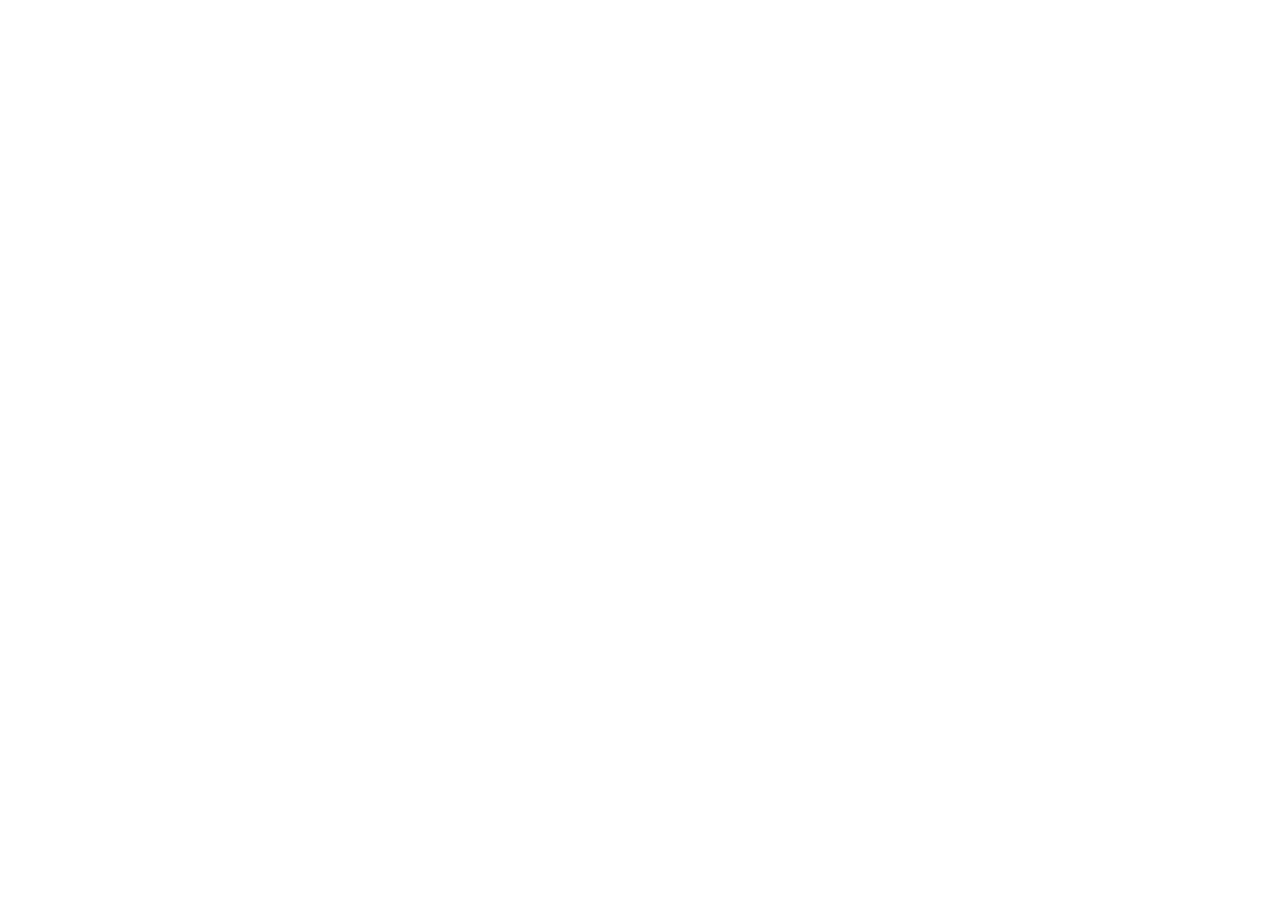
==== index.html @ b27244ee "Basic html Implementing basic html structure" ====
<!DOCTYPE html>
<html lang="en">
<head>
  <meta charset="UTF-8">
  <meta name="viewport" content="width=device-width, initial-scale=1.0">
  <title>Community Science Museum</title>
  <link rel="stylesheet" href="style.css">
</head>
<body>
  
</body>
</html>
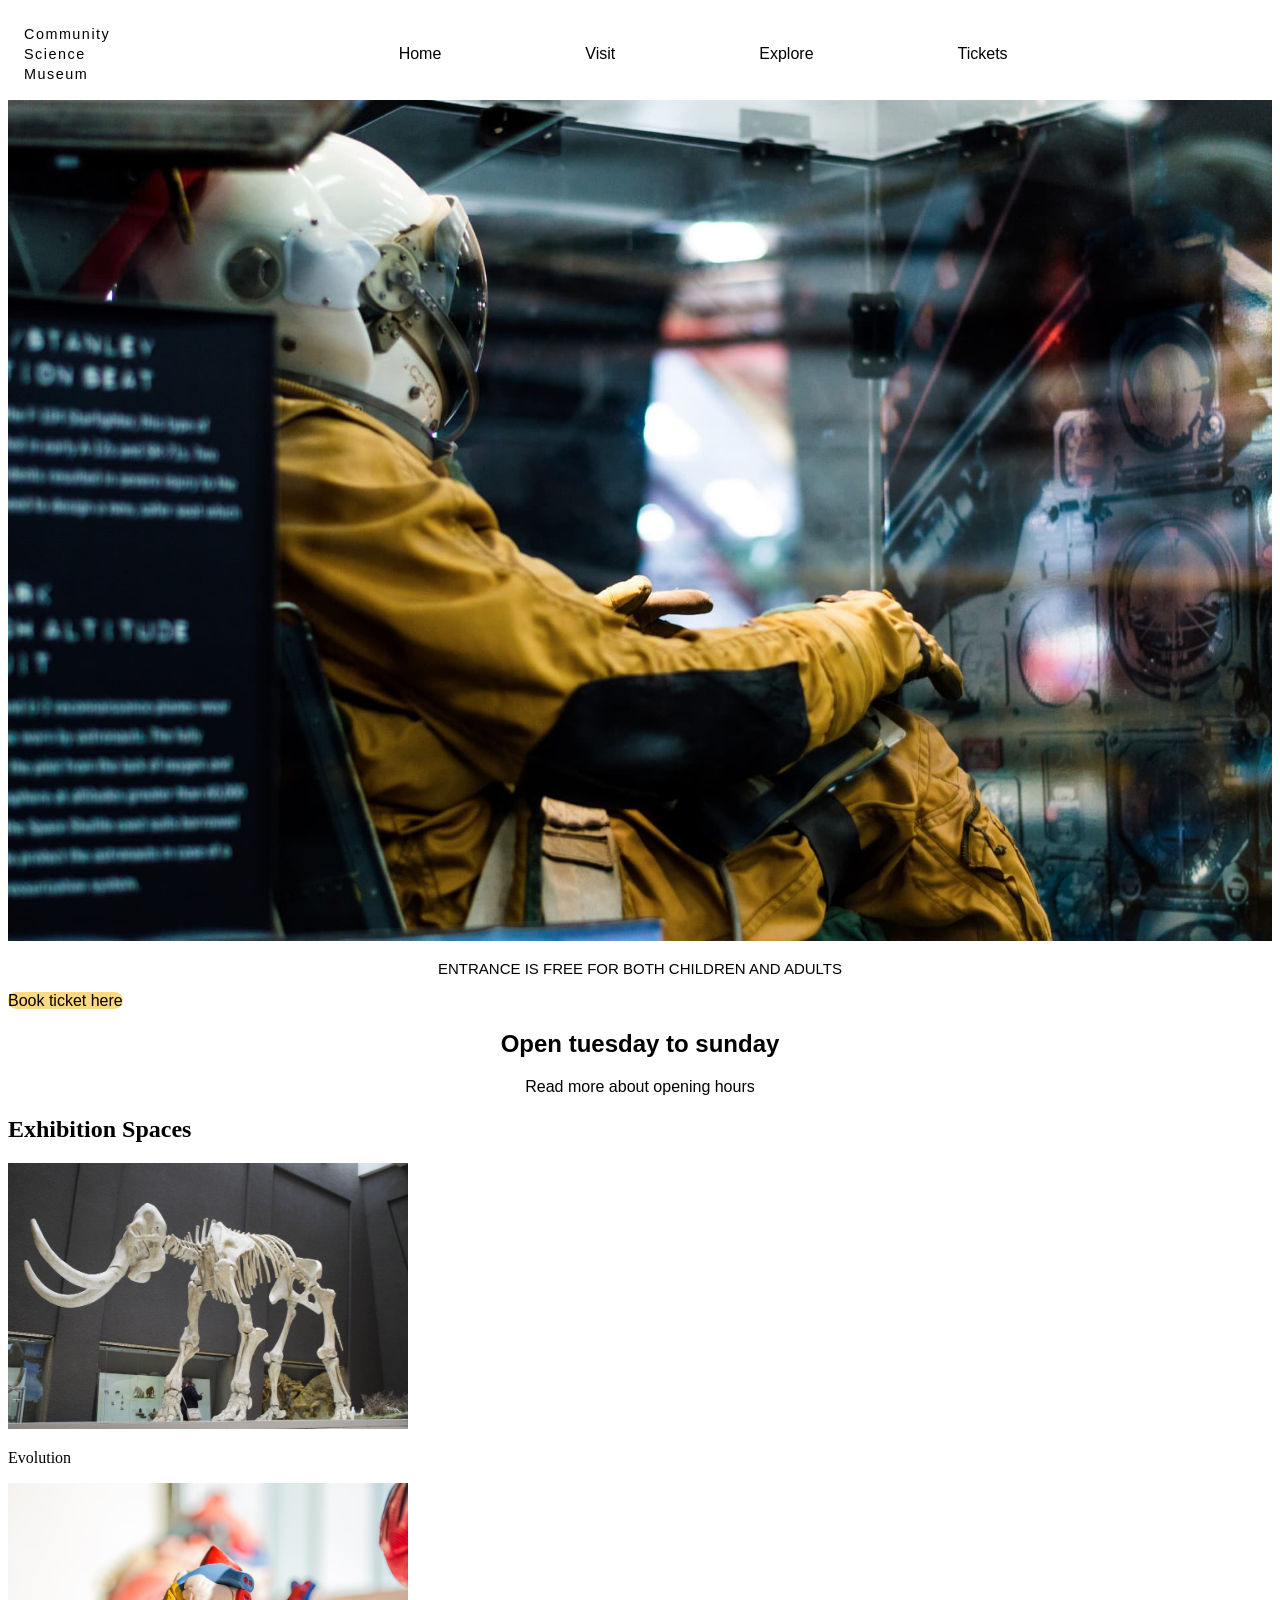
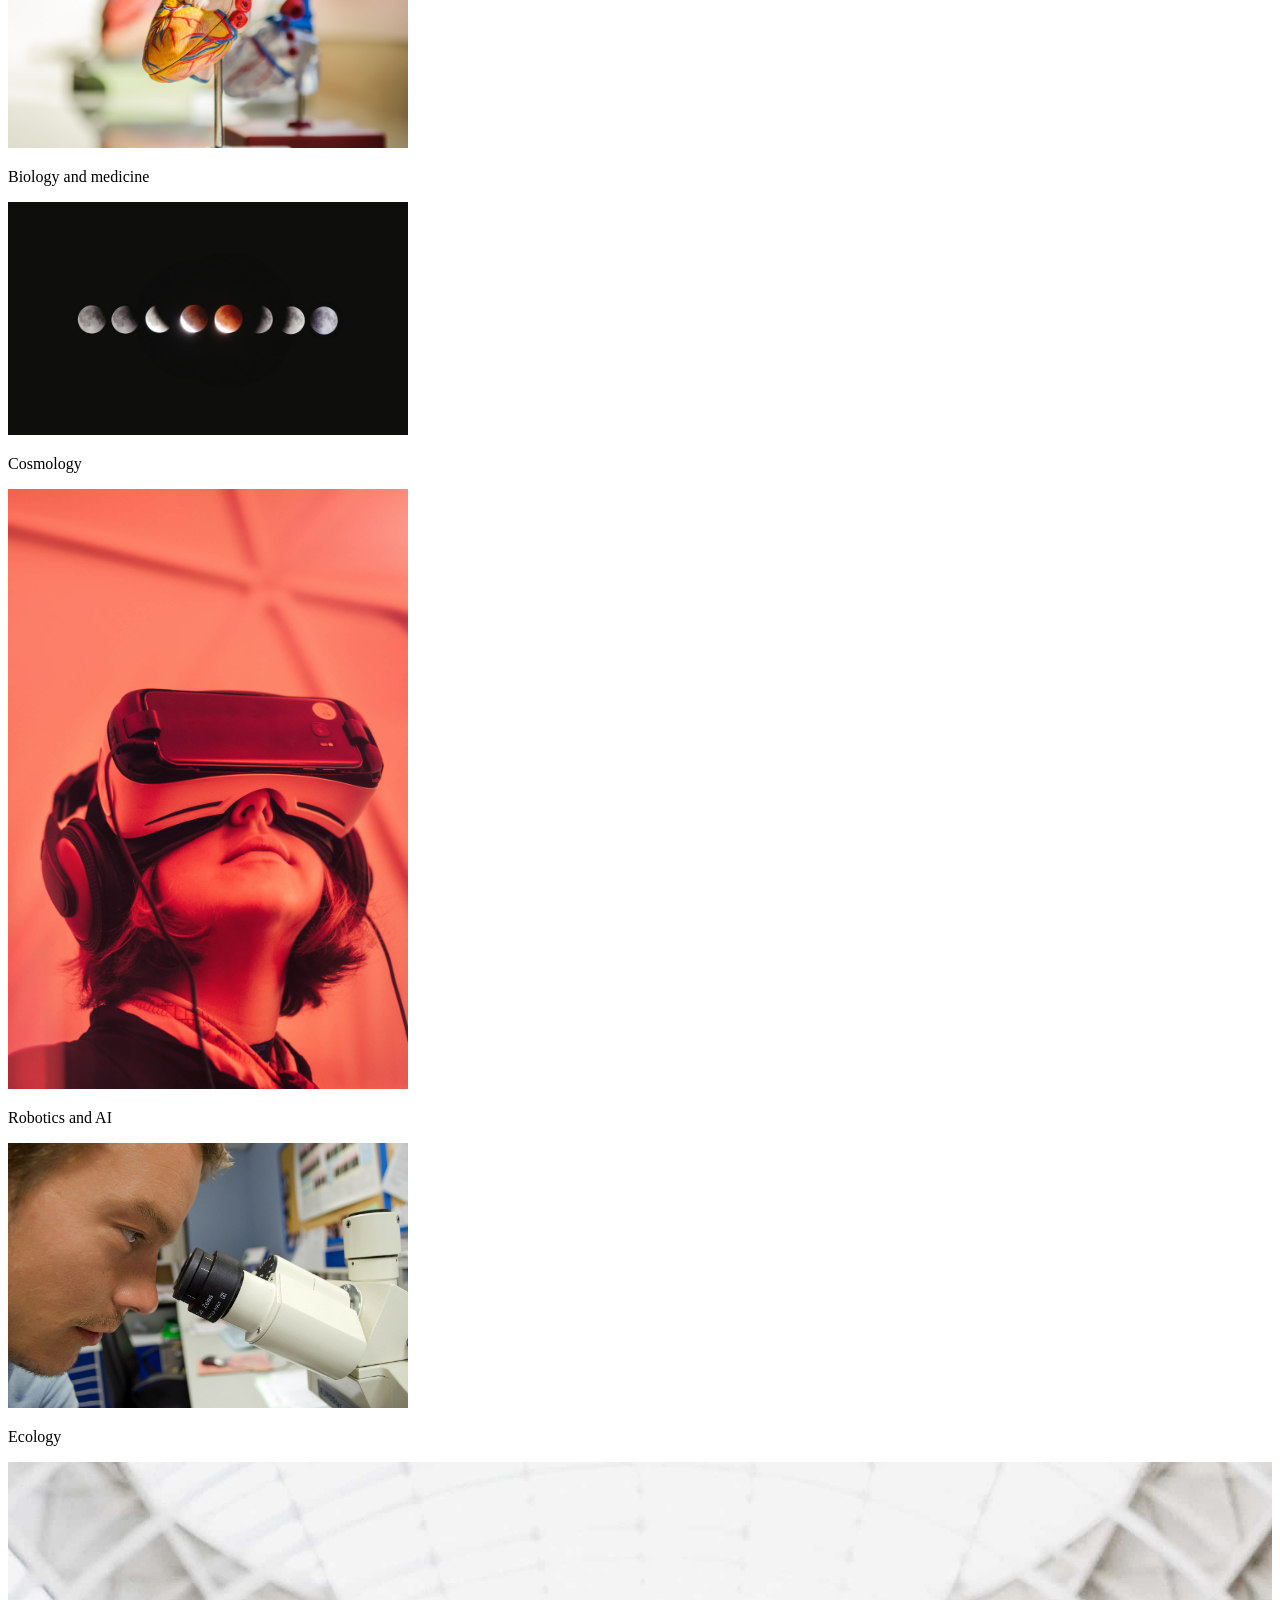
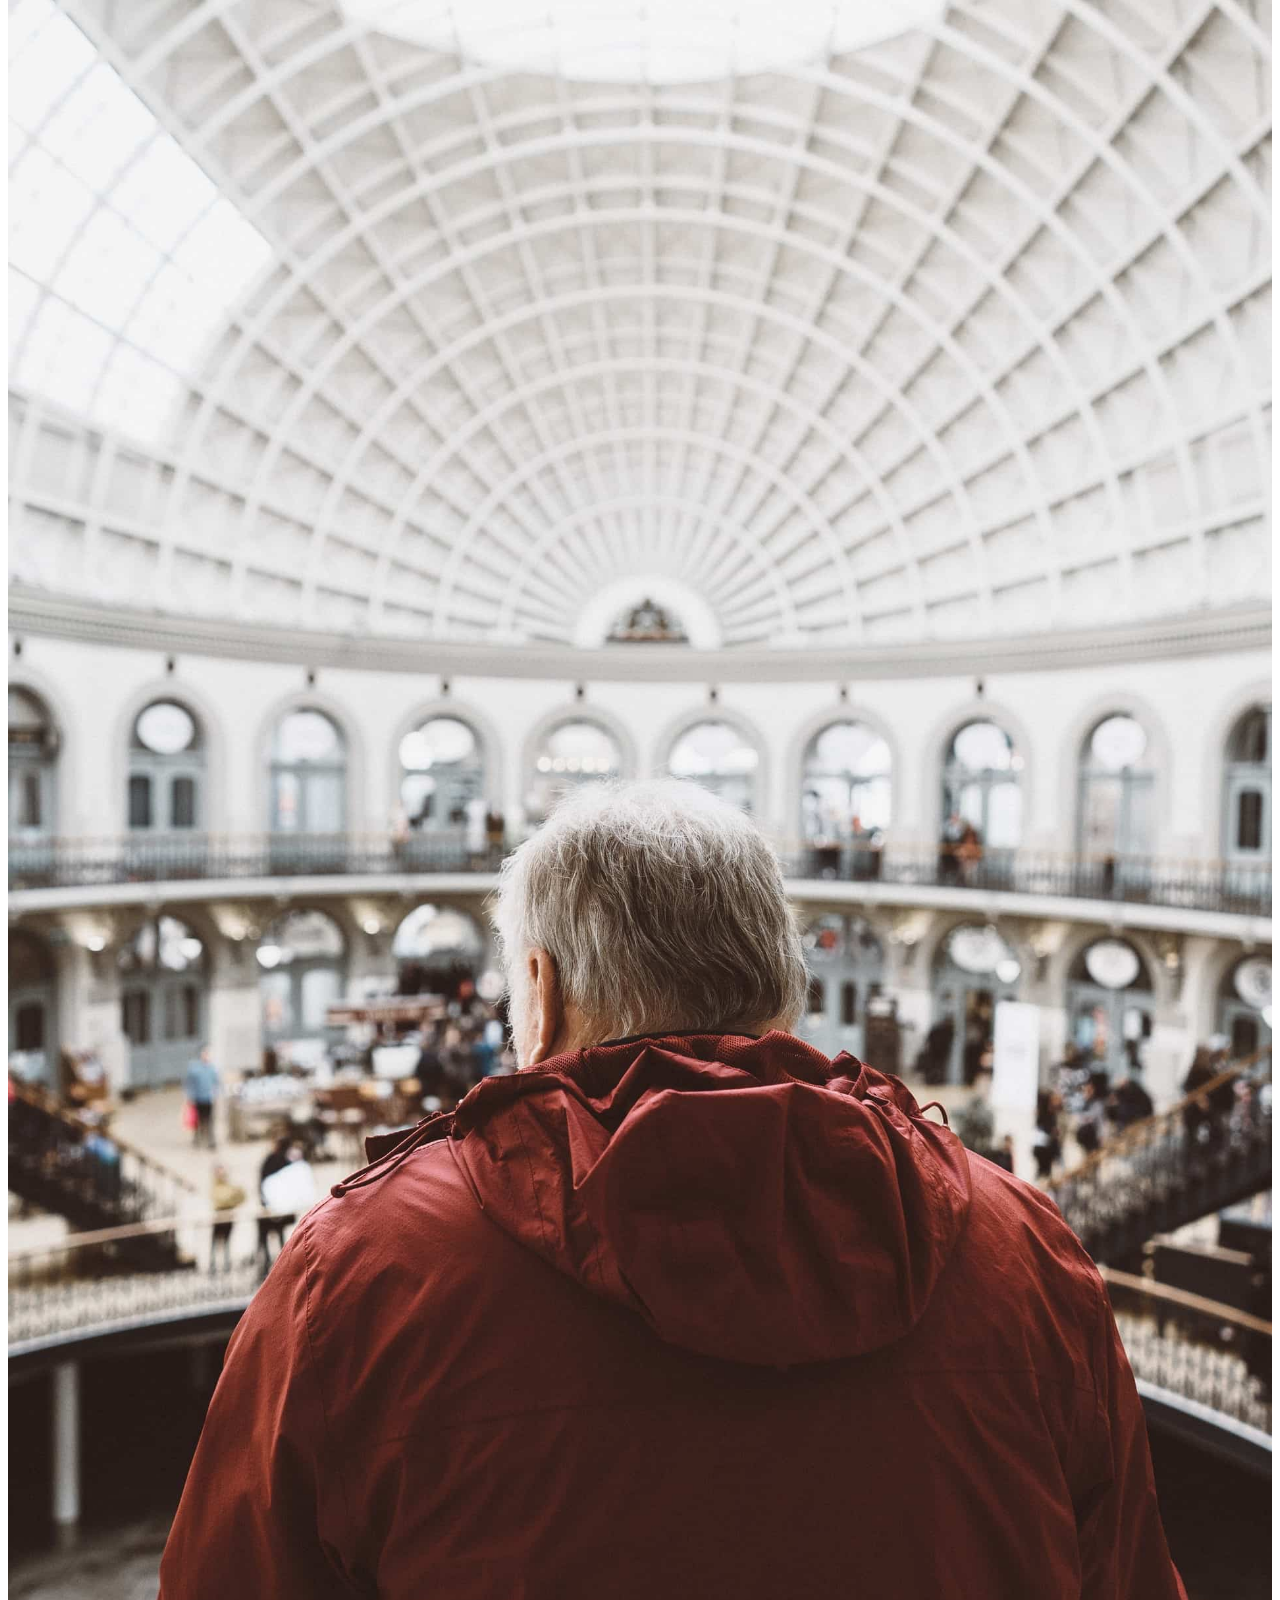
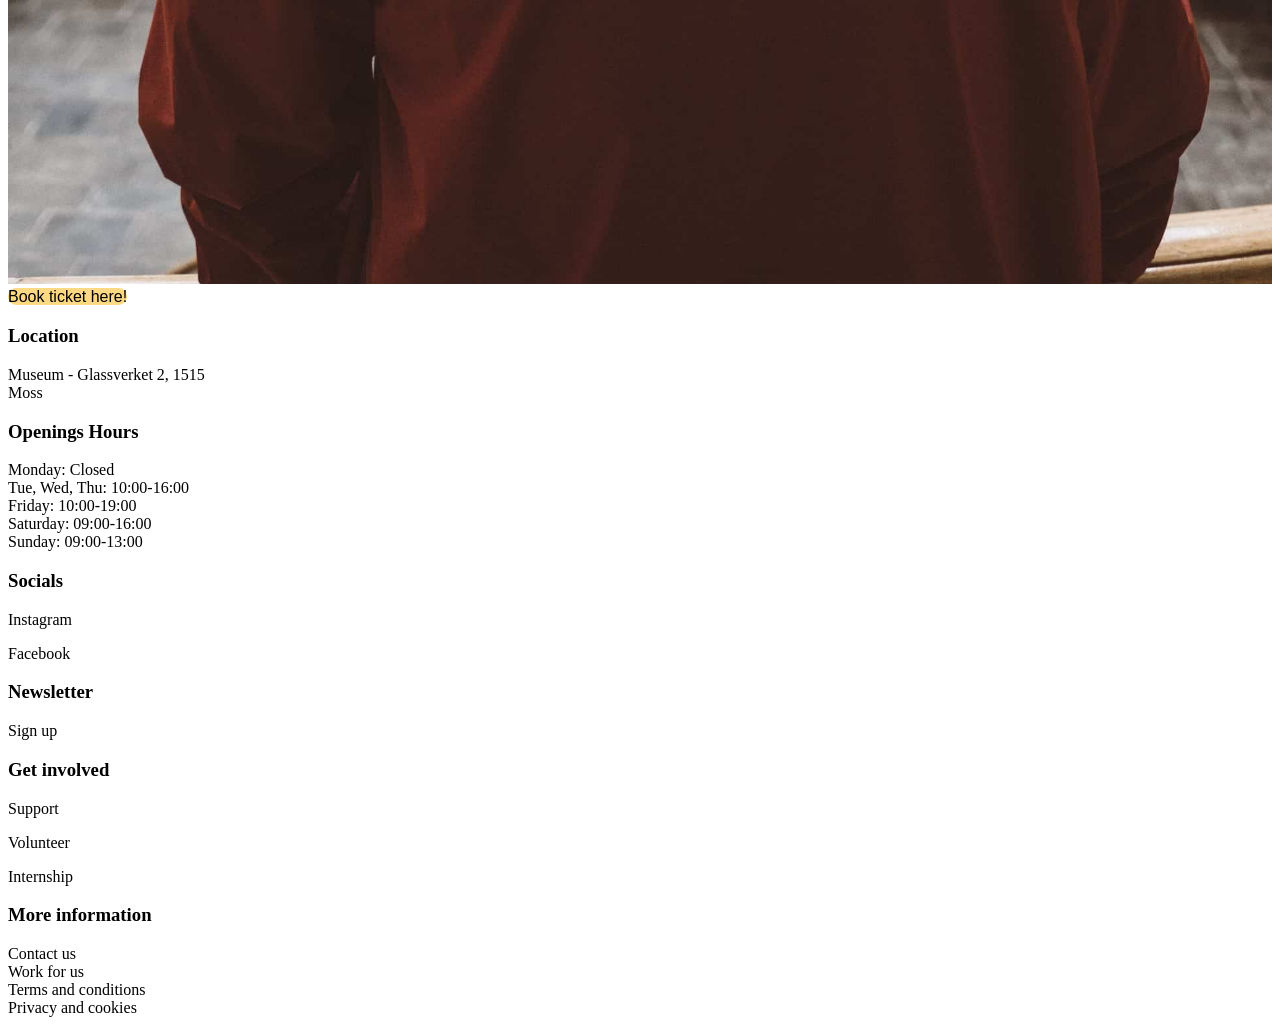
==== commit 9481485d: "Css Basic fixing" ====
--- a/index.html
+++ b/index.html
@@ -7,6 +7,114 @@
   <link rel="stylesheet" href="style.css">
 </head>
 <body>
+  <nav>
+    <a href="index.html" class="logo">
+      Community<br>Science<br>Museum</a>
+
+    <input type="checkbox" id="menu-toggle">
+    
+    <label for="menu-toggle" class="burger">
+      <span></span>
+      <span></span>
+      <span></span>
+    </label>
   
+    <ul class="nav-links">
+      <li><a href="index.html">Home</a></li>
+      <li><a href="visit.html">Visit</a></li>
+      <li><a href="Exhibitionspaces.html">Explore</a></li>
+      <li><a href="booking.html">Tickets</a></li>
+    </ul>
+ </nav>
+  
+  <section class="header">
+    <img src="images/mainheader.jpg" alt="Astronaut in exhibition">
+    <p>ENTRANCE IS FREE FOR BOTH CHILDREN AND ADULTS</p>
+    <a href="booking.html" class="button">Book ticket here</a>
+  </section>
+
+  <section class="mainpagetext">
+    <h1>Open tuesday to sunday</h1>
+    <p>Read more about opening hours</p>
+  </section>
+
+  <section class="Exhibitions">
+    <h2>Exhibition Spaces</h2>
+
+    <div class="exhibition-grid">
+
+       <a href="Exhibitionspaces.html" class="exhibition-card">
+        <img src="images/mammoth.jpg">
+        <p>Evolution</p>
+       </a>
+
+        <a href="" class="exhibition-card">
+        <img src="images/heart-2607178_1920.jpg">
+        <p>Biology and medicine</p>
+       </a>
+
+       <a href="" class="exhibition-card">
+        <img src="images/planets.jpg">
+        <p>Cosmology</p>
+       </a>
+
+       <a href="" class="exhibition-card">
+        <img src="images/vrgirl.jpg">
+        <p>Robotics and AI</p>
+       </a>
+
+       <a href="" class="exhibition-card">
+        <img src="images/people-219985_1280.jpg">
+        <p>Ecology</p>
+       </a>
+
+    </div>
+  </section>
+  
+  <section class="footer-section">
+    <img src="images/footer.jpg" alt="Man looking over a big museum">
+    <a href="" class="button">Book ticket here!</a>
+  </section>
+
+  <footer>
+    <div class="footer-grid">
+      <div class="footer-col">
+        <h3>Location</h3>
+        <p>Museum - Glassverket 2, 1515<br>Moss</p>
+      </div>
+
+    <div class="footer-col">
+      <h3>Openings Hours</h3>
+      <p>Monday: Closed<br>
+        Tue, Wed, Thu: 10:00-16:00<br>
+        Friday: 10:00-19:00<br>
+        Saturday: 09:00-16:00<br>
+        Sunday: 09:00-13:00</p>
+    </div>  
+
+    <div class="footer-col">
+      <h3>Socials</h3>
+      <p><a href="comingsoon.html">Instagram</a></p>
+      <p><a href="comingsoon.html">Facebook</a></p>
+    </div>
+
+    <div class="footer-col">
+      <h3>Newsletter</h3>
+      <p><a href="comingsoon.html">Sign up</a></p>
+      <h3>Get involved</h3>
+      <p><a href="comingsoon.html">Support</a><br>
+      <p><a href="comingsoon.html">Volunteer</a><br>
+      <p><a href="comingsoon.html">Internship</a></p>
+    </div>  
+      
+    <div class="footer-col">
+      <h3>More information</h3>
+      <p><a href="visit.html">Contact us</a><br>
+        <a href="comingsoon.html">Work for us</a><br>
+        <a href="comingsoon.html">Terms and conditions</a><br>
+        <a href="comingsoon.html">Privacy and cookies</a></p>
+    </div>
+   </div> 
+  </footer>
 </body>
 </html>
--- a/style.css
+++ b/style.css
@@ -0,0 +1,169 @@
+img {
+  max-width: 100%;
+  height: auto;
+}
+
+* {
+  box-sizing: border-box;
+}
+
+a {
+  text-decoration: none;
+  color: #000;
+}
+
+
+.container {
+  max-width: 2400px;
+  margin: 0 auto;
+}
+
+.container img {
+  max-width: 100%;
+}
+
+.logo {
+  max-width: 100px;
+  line-height: 1.4;
+  font-size: 0.9rem;
+
+  letter-spacing: 1.5px;
+  font-family: Arial, Helvetica, sans-serif;
+}
+
+nav {
+  display: flex;
+  align-items: center;
+  justify-content: space-between;
+  padding: 1rem;
+  position: relative;
+}
+
+/* Mobile-css */
+
+#menu-toggle {
+  display: none;
+}
+
+.burger {
+  display: none;
+  flex-direction: column;
+  gap: 5px;
+  cursor: pointer;
+}
+
+.burger span {
+  display: block;
+  width: 25px;
+  height: 3px;
+  background: #000;
+}
+
+.nav-links {
+  display: flex;
+  list-style: none;
+  gap: 9rem;
+  font-family: Arial, Helvetica, sans-serif;
+  margin: 0 auto;
+}
+
+/*Main page*/
+
+.header p {
+  font-family: Arial, Helvetica, sans-serif;
+  font-size: 15px;
+  text-align: center;
+}
+
+.button {
+  background-color: #FCD982;
+  font-family: Arial, Helvetica, sans-serif;
+  border-radius: 30px;
+  border-width: 10px;
+}
+
+.mainpagetext {
+  font-family: Arial, Helvetica, sans-serif;
+  font-size: 16px;
+  text-align: center;
+}
+
+
+/* Exhibition Spaces*/
+
+.header-exhibition {
+  position: relative;
+  text-align: center;
+}
+
+.header-exhibition h2 {
+  position: center;
+  bottom: 2px;
+  left: 0;
+  right: 0;
+  color: #fff;
+  text-transform: uppercase;
+  font-size: 2rem;
+  letter-spacing: 2px;
+  font-family: Arial, Helvetica, sans-serif;
+}
+
+/* images */
+
+.Exhibitions {
+ width: 400px;
+}
+
+.Exhibitions-image {
+
+}
+
+
+/*Tablet*/
+
+@media (max-width: 1024px) {
+
+  .burger {
+    display: flex;
+  }
+
+  .nav-links {
+   display: none;
+   flex-direction: column;
+   gap: 0.5rem;
+   position: absolute;
+   top: 60px;
+   right: 0;
+   background: #fff;
+   width: 100%;
+   padding: 1rem;
+  }
+
+#menu-toggle:checked ~ .nav-links {
+    display: flex;  
+ }
+} 
+
+/*Mobile*/
+
+@media (max-width: 768px) {
+
+.burger {
+display: flex;
+}  
+
+.nav-links {
+  display: none;
+  flex-direction: column;
+  position: absolute;
+  top: 60px;
+  right: 0;
+  background: #fff;
+  width: 100%;
+  padding: 1rem;
+ }
+
+#menu-toggle:checked ~ .nav-links {
+    display: flex;
+  }
+}
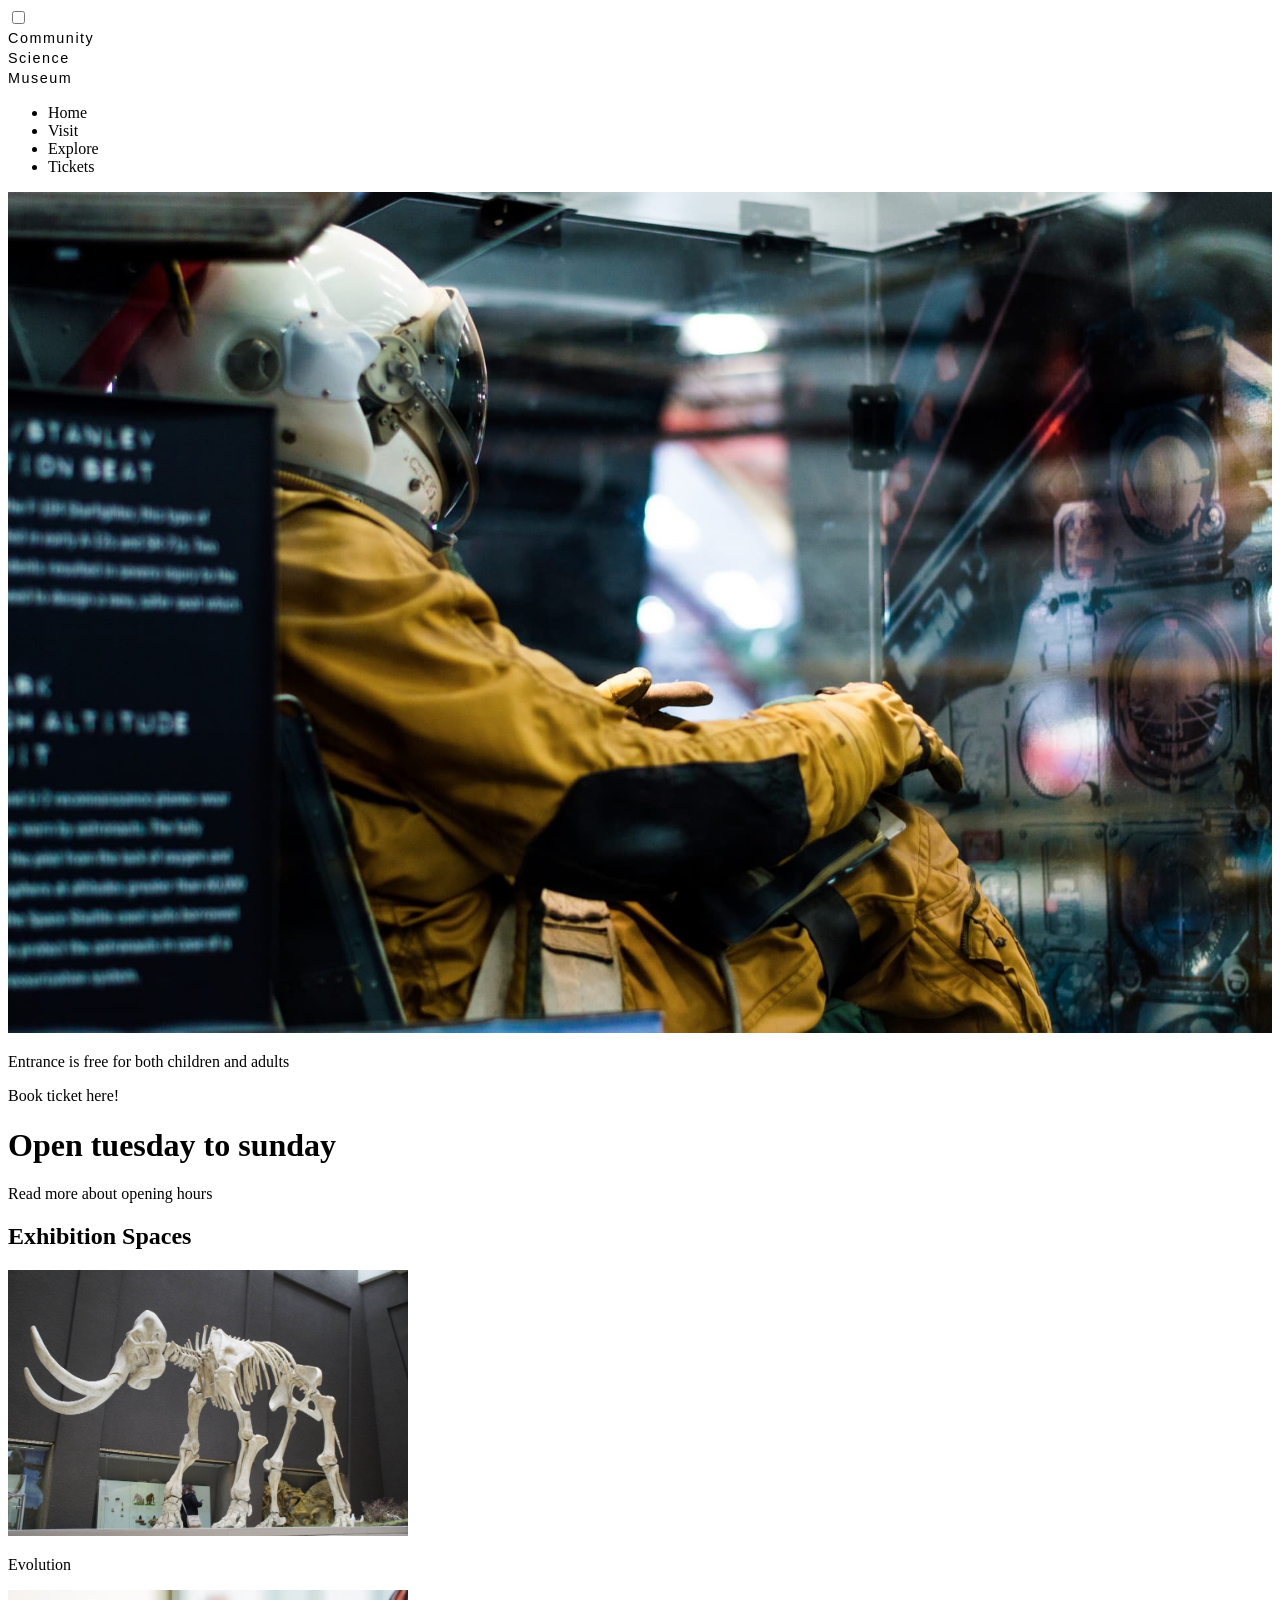
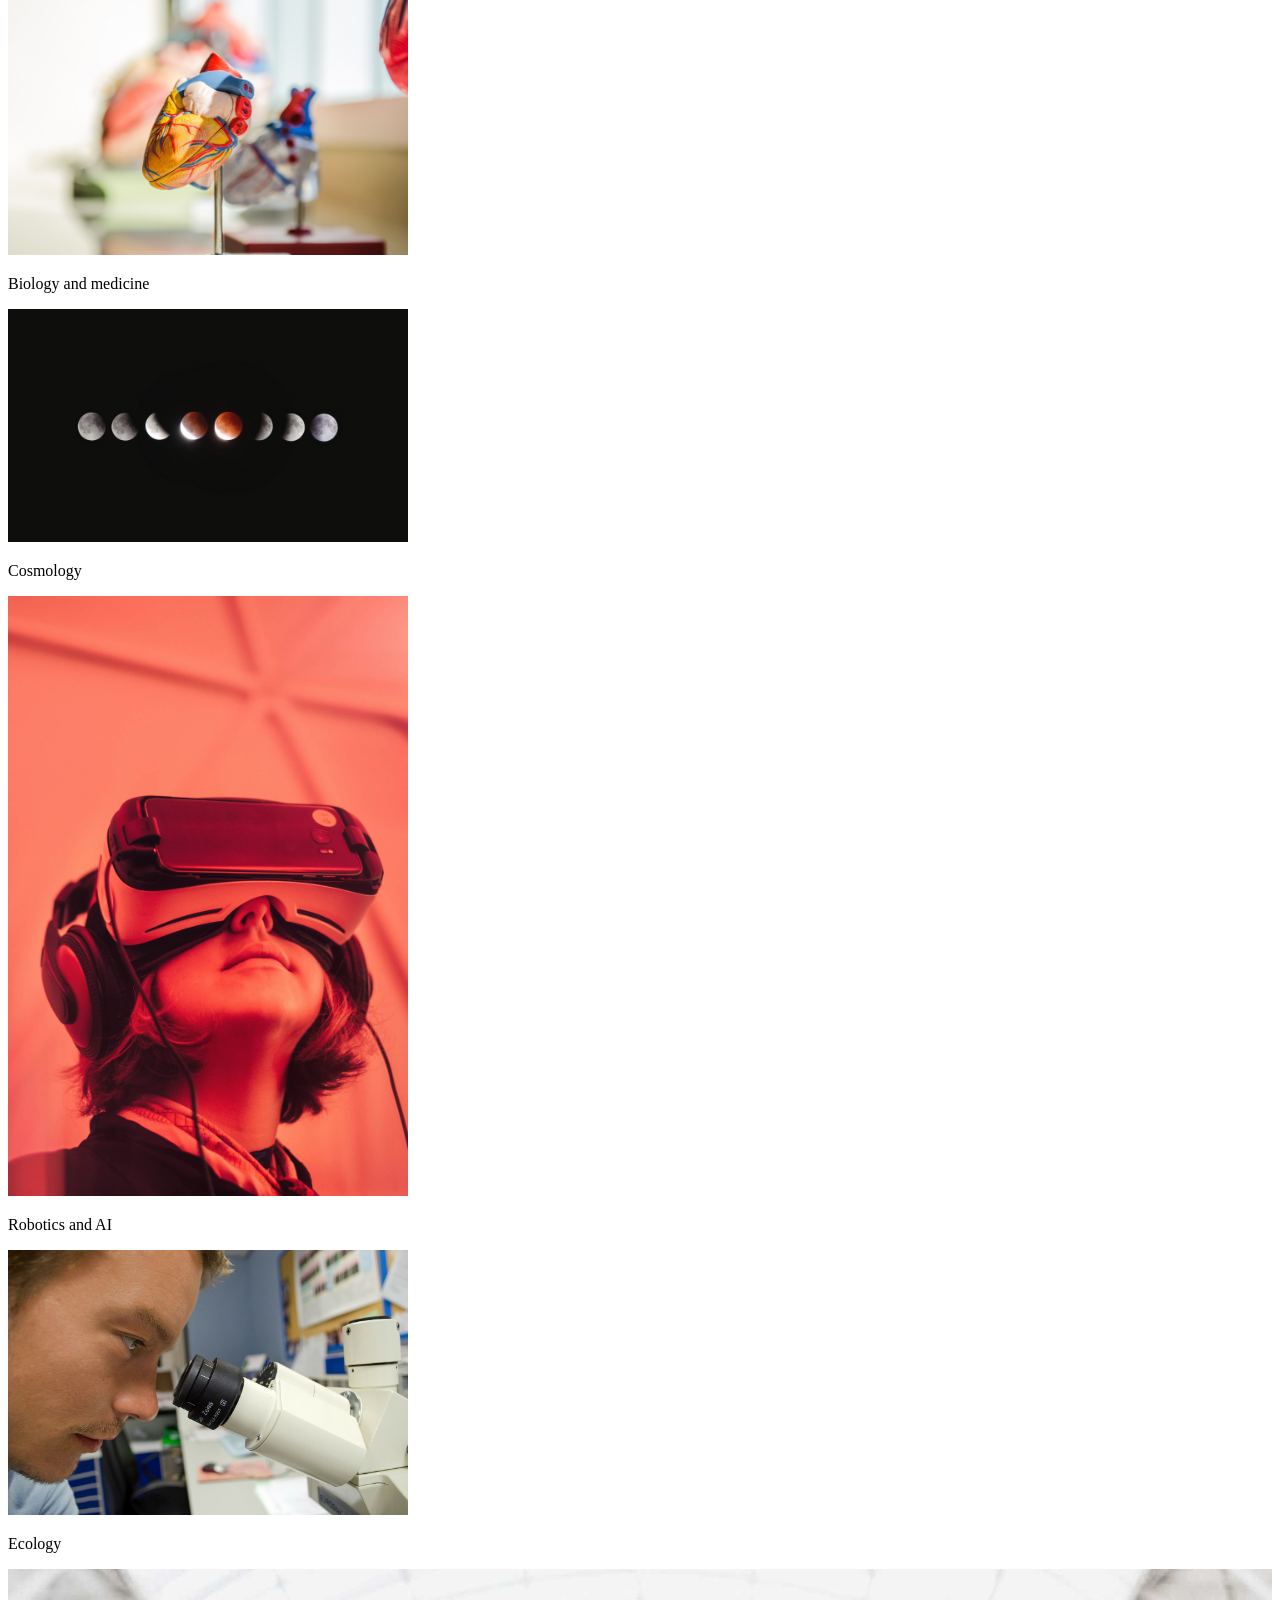
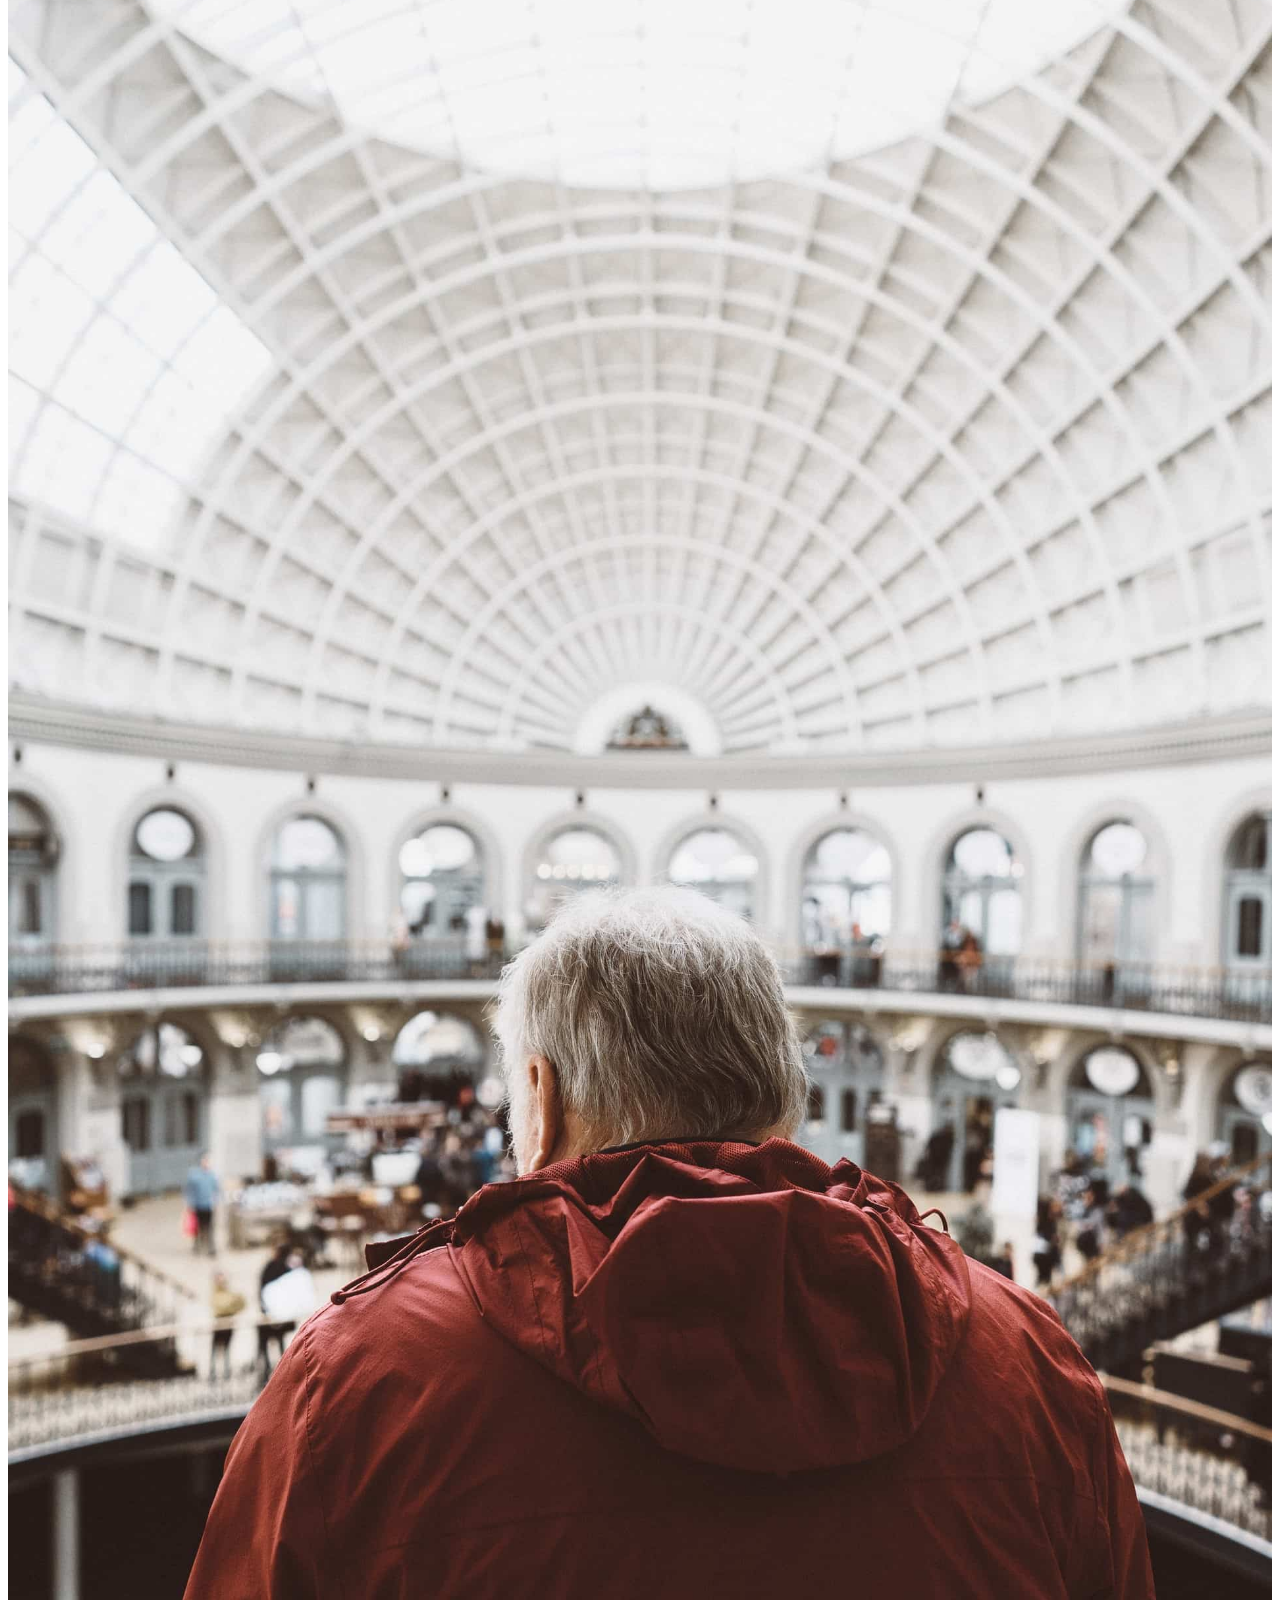
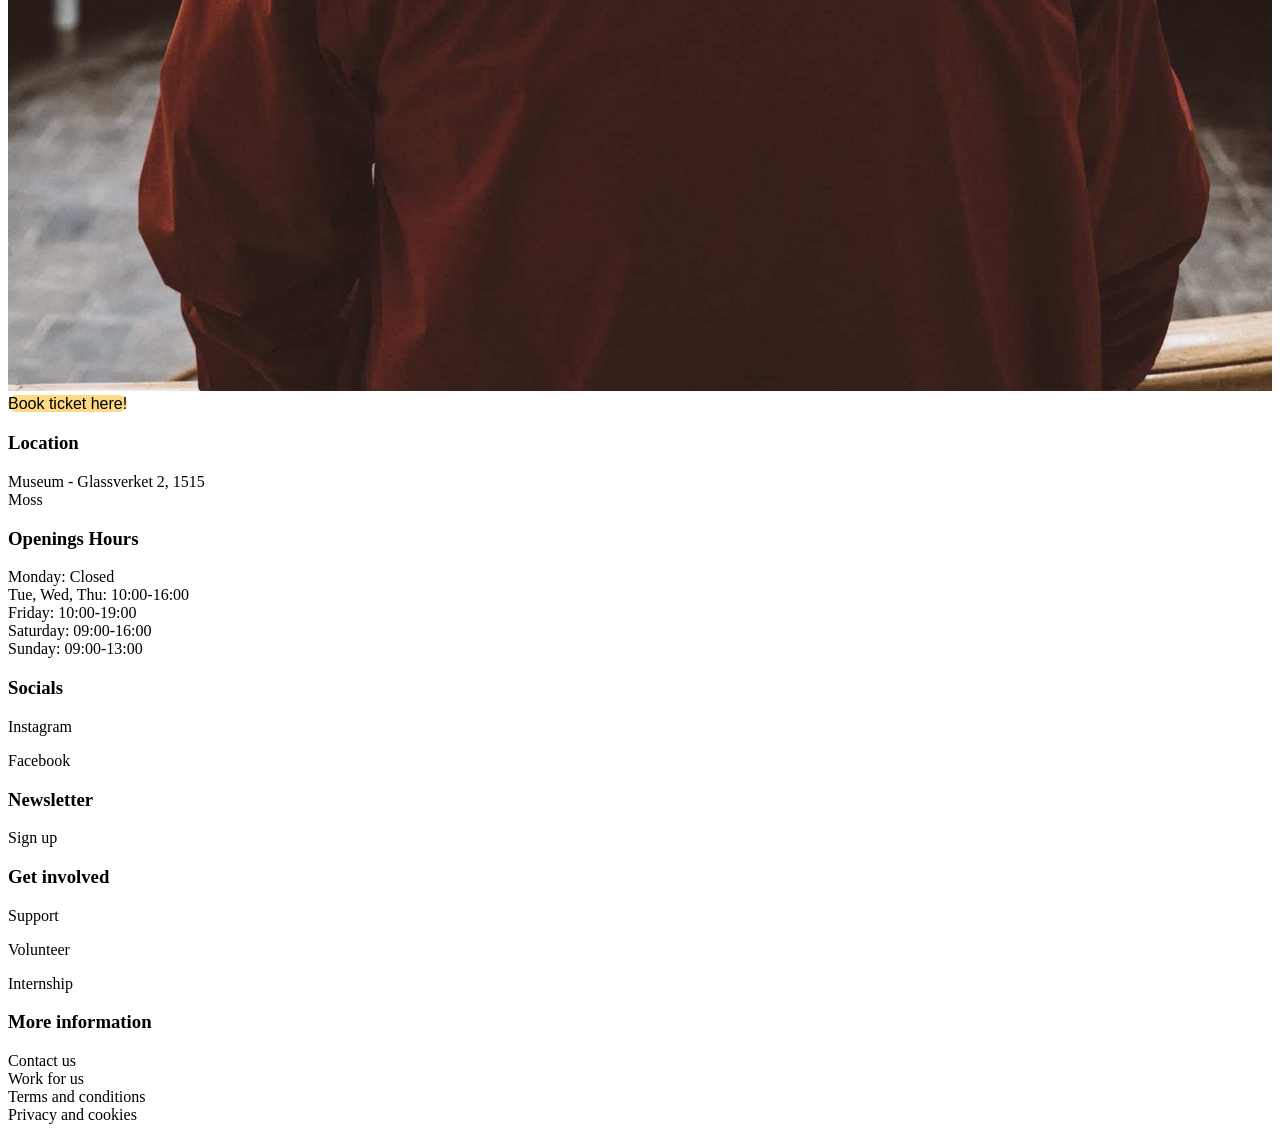
==== commit 4f0e2750: "html Changing a lot of codes in html to make it look more semantic. Also changed burger-menu codes" ====
--- a/index.html
+++ b/index.html
@@ -7,36 +7,46 @@
   <link rel="stylesheet" href="style.css">
 </head>
 <body>
-  <nav>
-    <a href="index.html" class="logo">
-      Community<br>Science<br>Museum</a>
+  <header>
+    <input type="checkbox" id="nav-toggle"/>
+    <div class="header-logo">
+      <div class="logo">
+        Community<br>
+        Science<br>
+        Museum
+      </div>
 
-    <input type="checkbox" id="menu-toggle">
-    
-    <label for="menu-toggle" class="burger">
-      <span></span>
-      <span></span>
-      <span></span>
-    </label>
-  
-    <ul class="nav-links">
+      <label class="nav-toggle-label" for="nav-toggle" aria-label="toggle menu">
+       <span></span>
+       <span></span>
+       <span></span>
+      </label>
+    </div>
+
+  </nav class="header-nav">
+    <ul>
       <li><a href="index.html">Home</a></li>
       <li><a href="visit.html">Visit</a></li>
       <li><a href="Exhibitionspaces.html">Explore</a></li>
       <li><a href="booking.html">Tickets</a></li>
     </ul>
  </nav>
-  
-  <section class="header">
+
+  </header>
+
+  <section class="hero">
     <img src="images/mainheader.jpg" alt="Astronaut in exhibition">
-    <p>ENTRANCE IS FREE FOR BOTH CHILDREN AND ADULTS</p>
-    <a href="booking.html" class="button">Book ticket here</a>
   </section>
 
-  <section class="mainpagetext">
+  <section class="intro">
+    <p class="intro-tagline">Entrance is free for both children and adults</p>
+    <a href="booking.html" class="btn-yellow">Book ticket here!</a>
+  </section>
+
+  <div class="intro-bar">
     <h1>Open tuesday to sunday</h1>
     <p>Read more about opening hours</p>
-  </section>
+  </div>
 
   <section class="Exhibitions">
     <h2>Exhibition Spaces</h2>
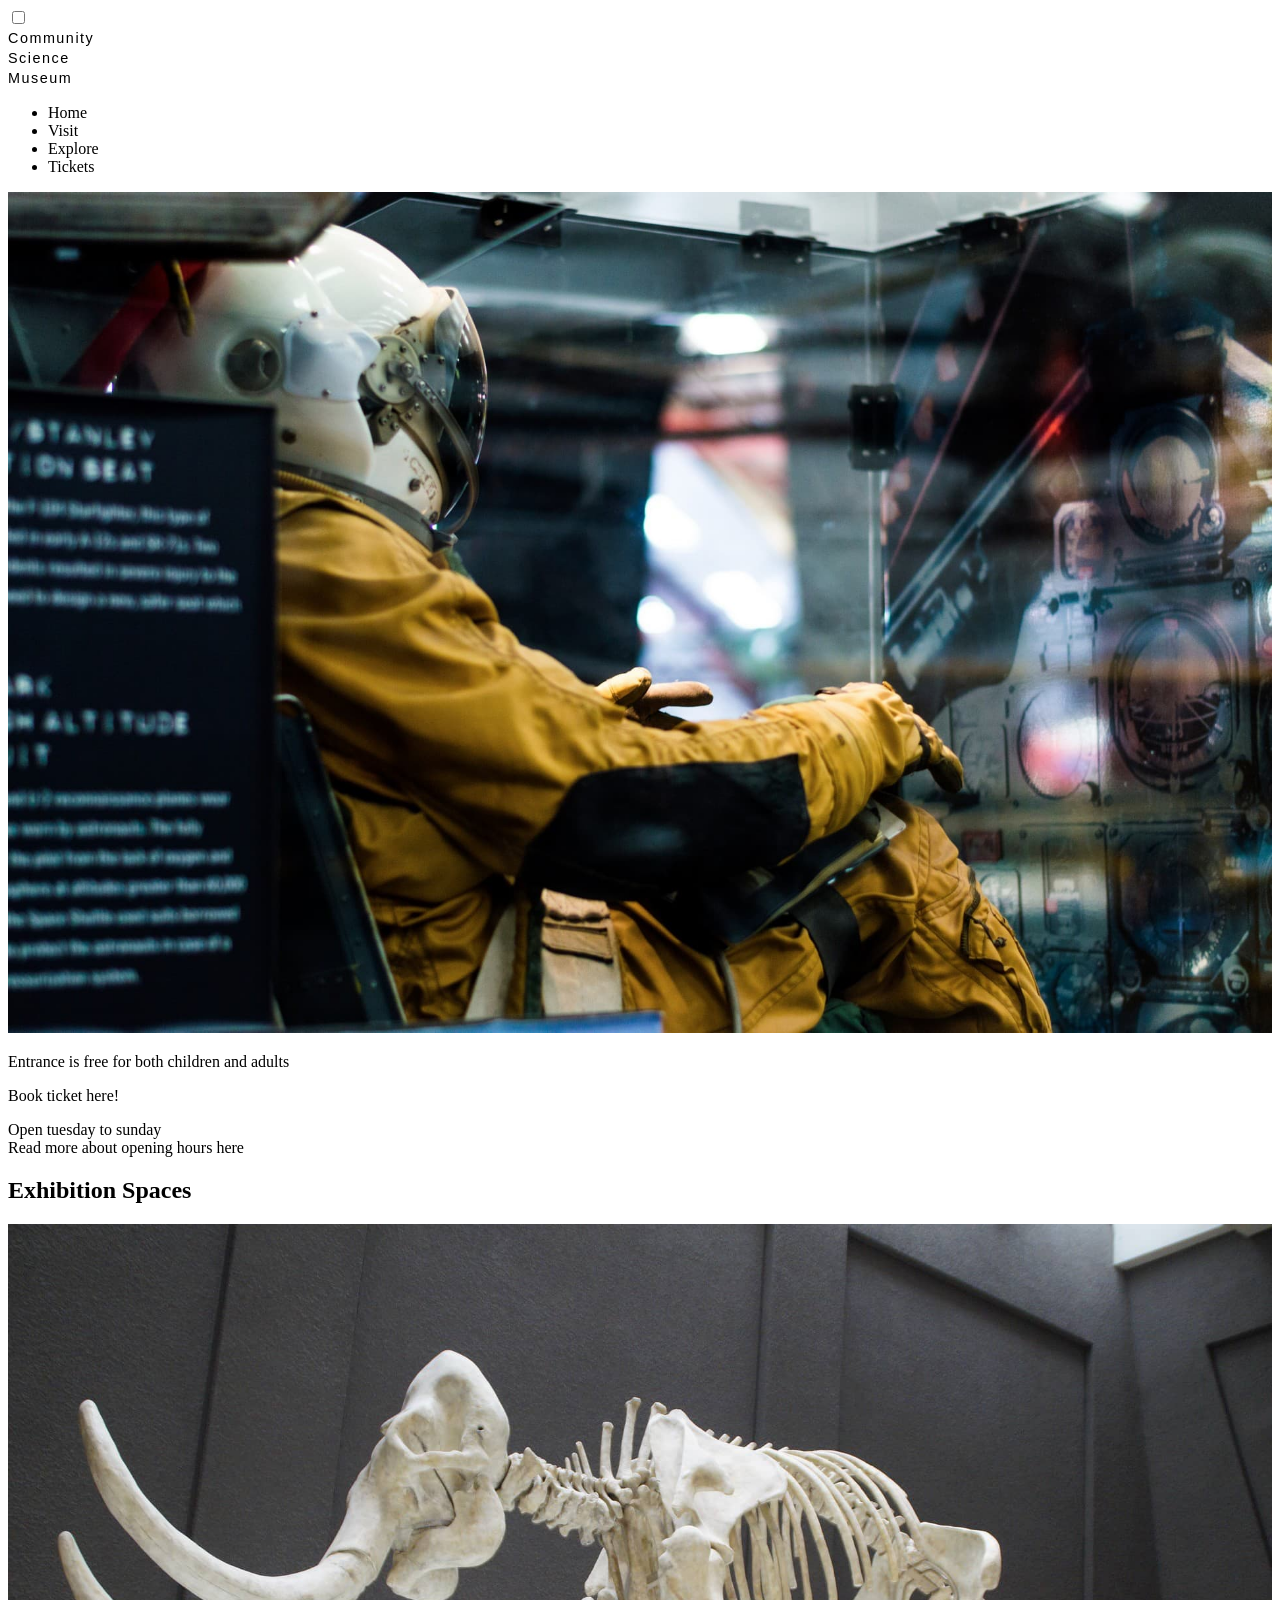
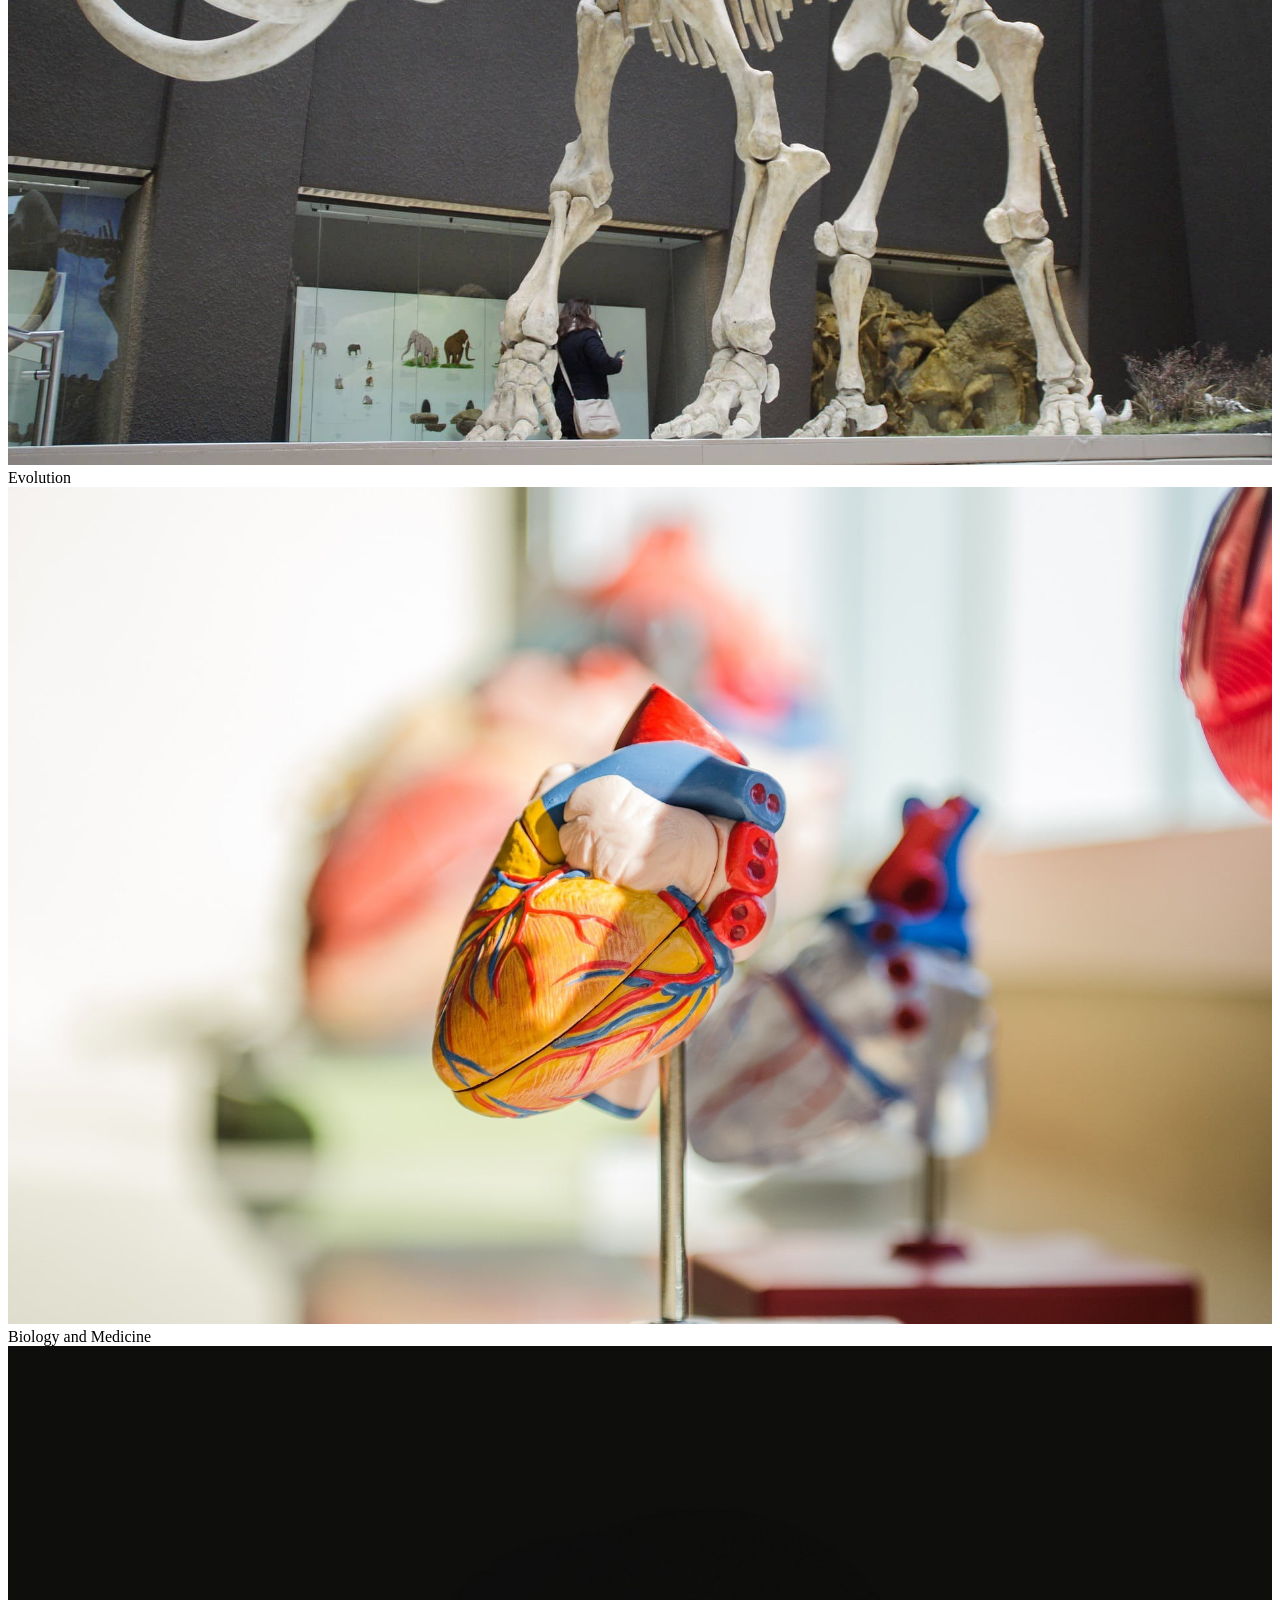
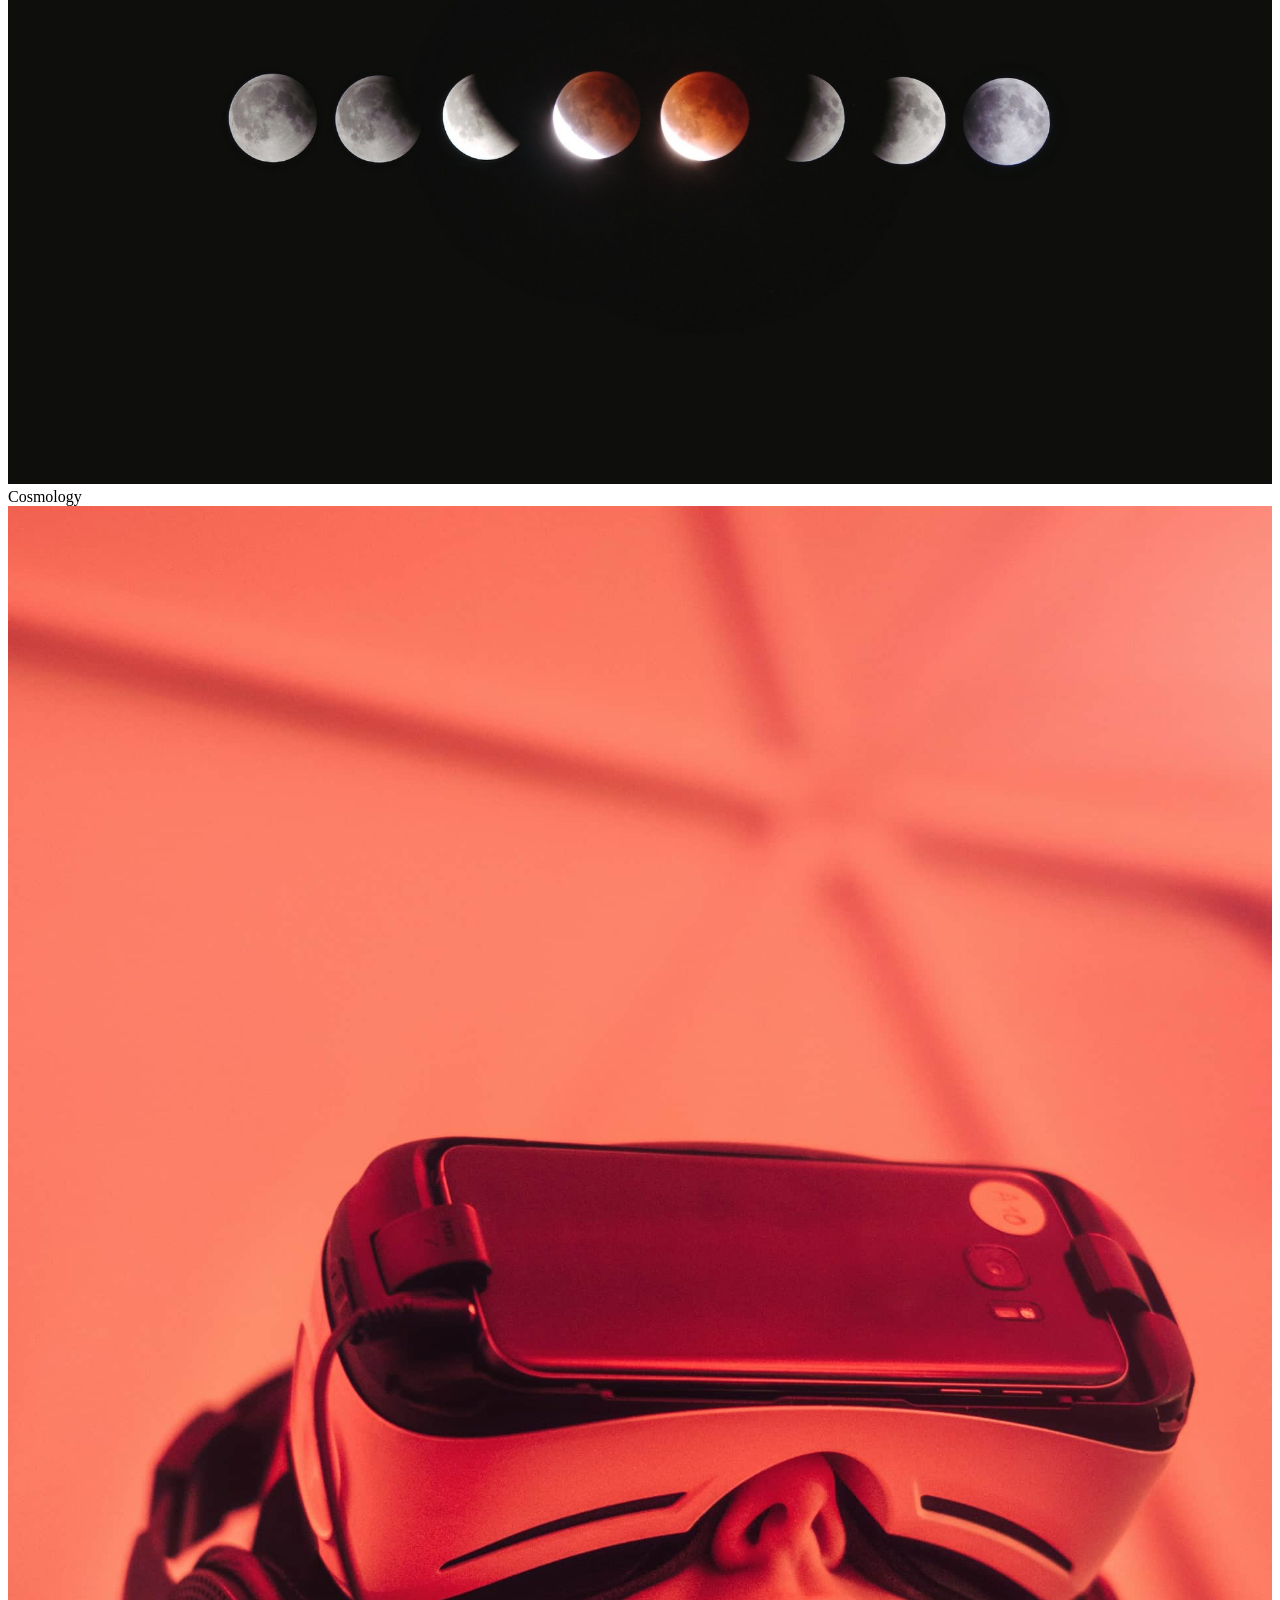
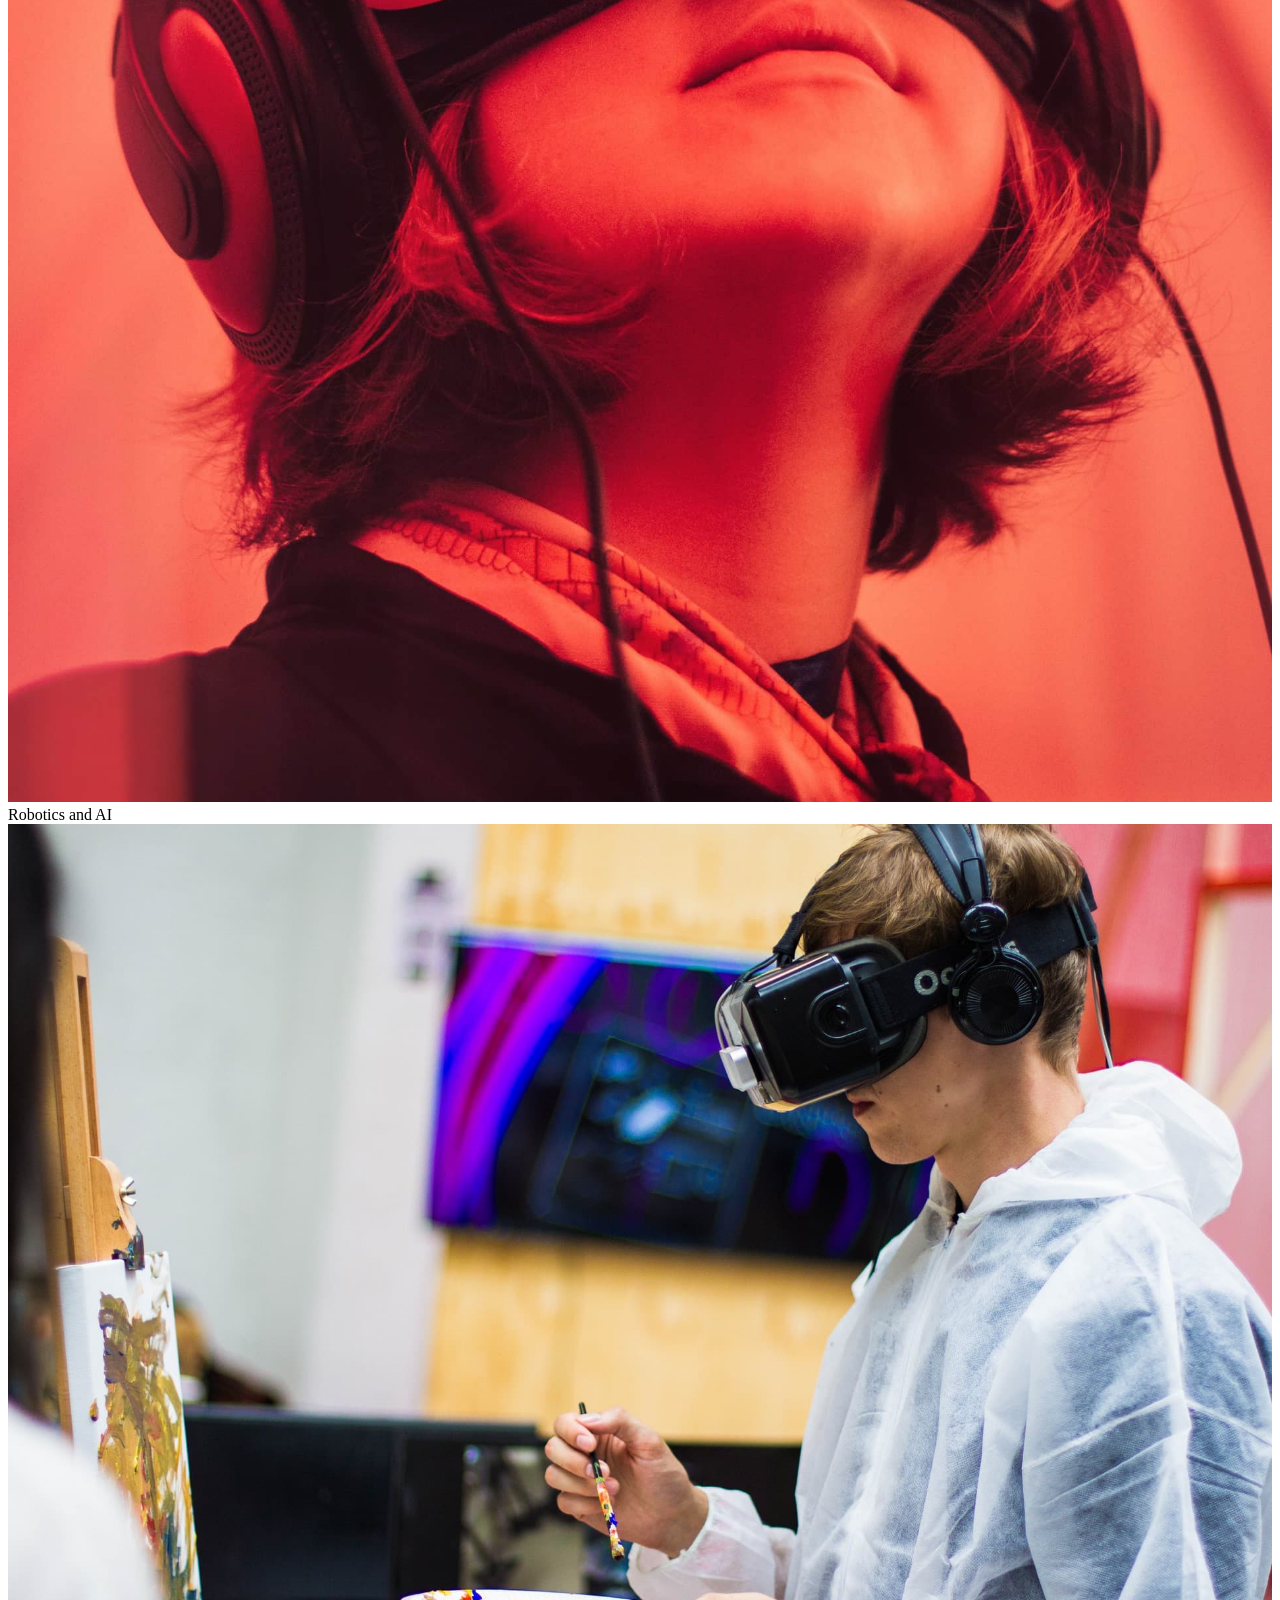
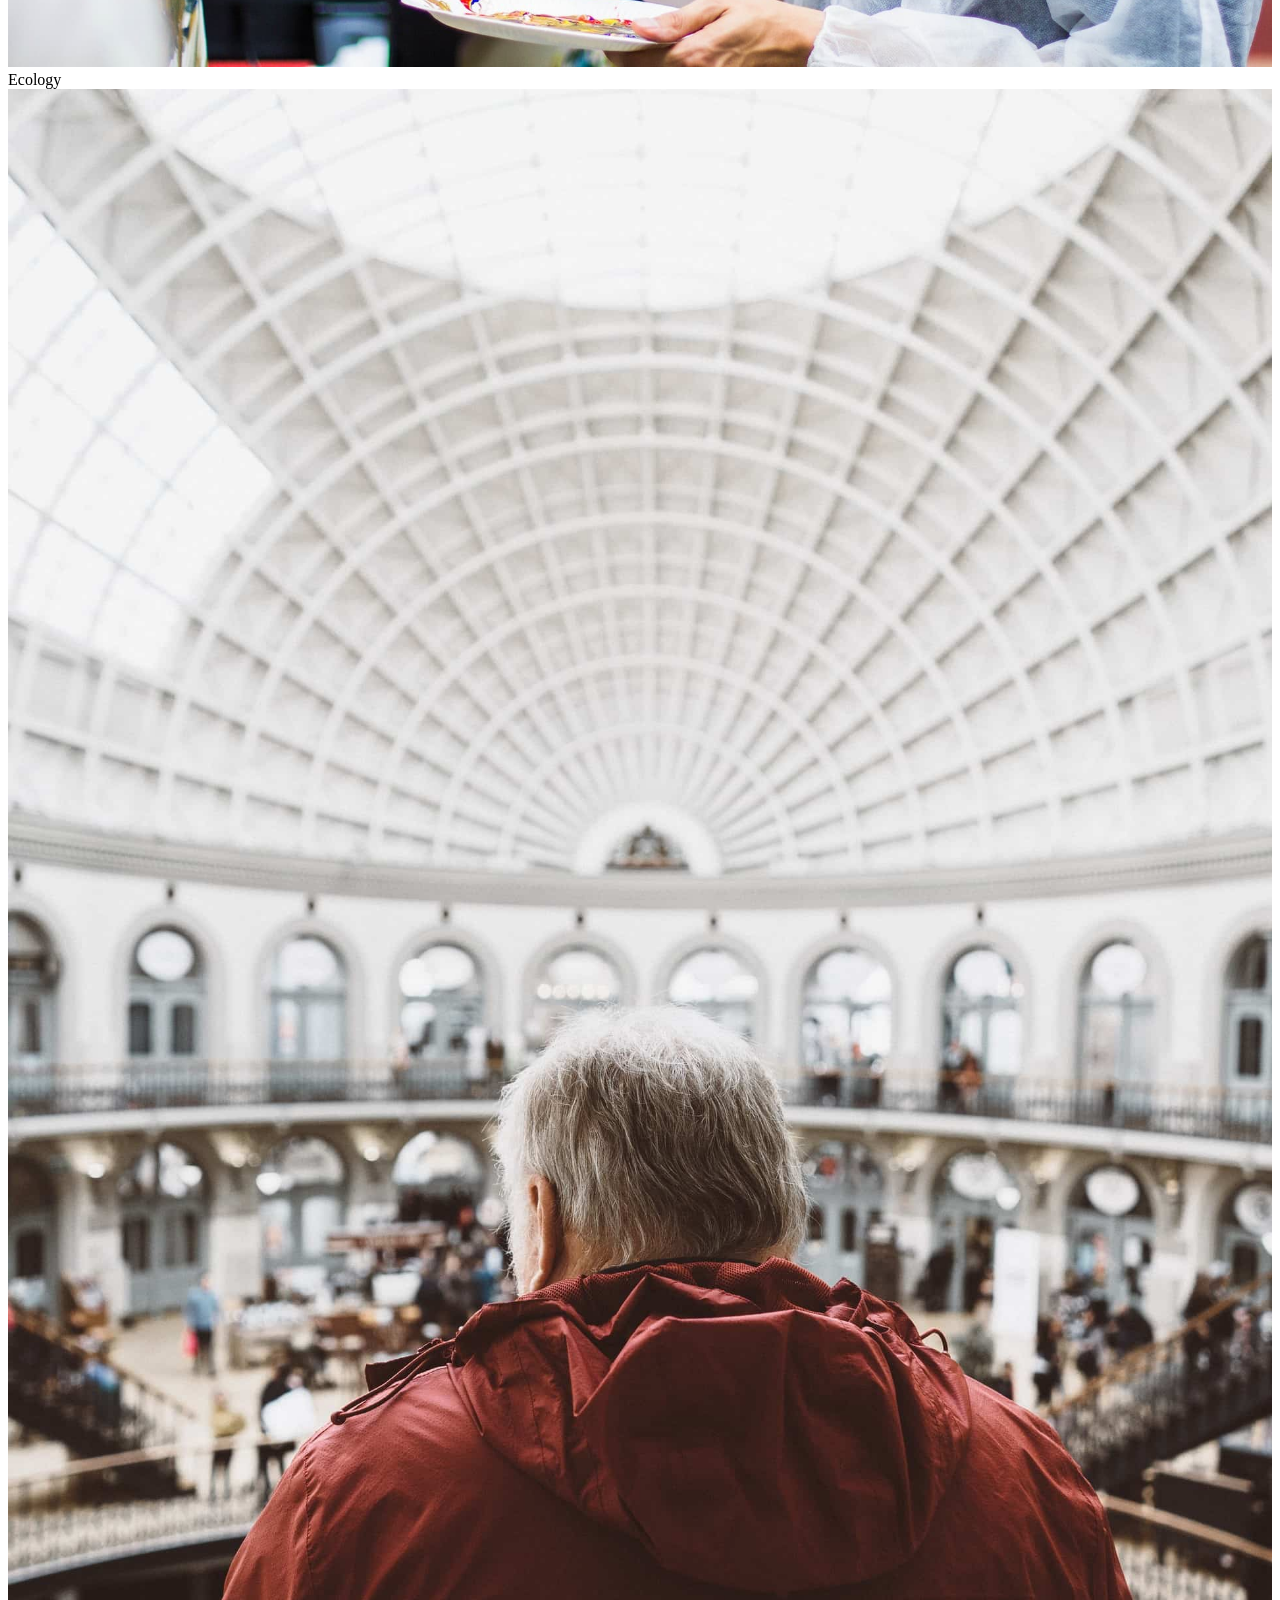
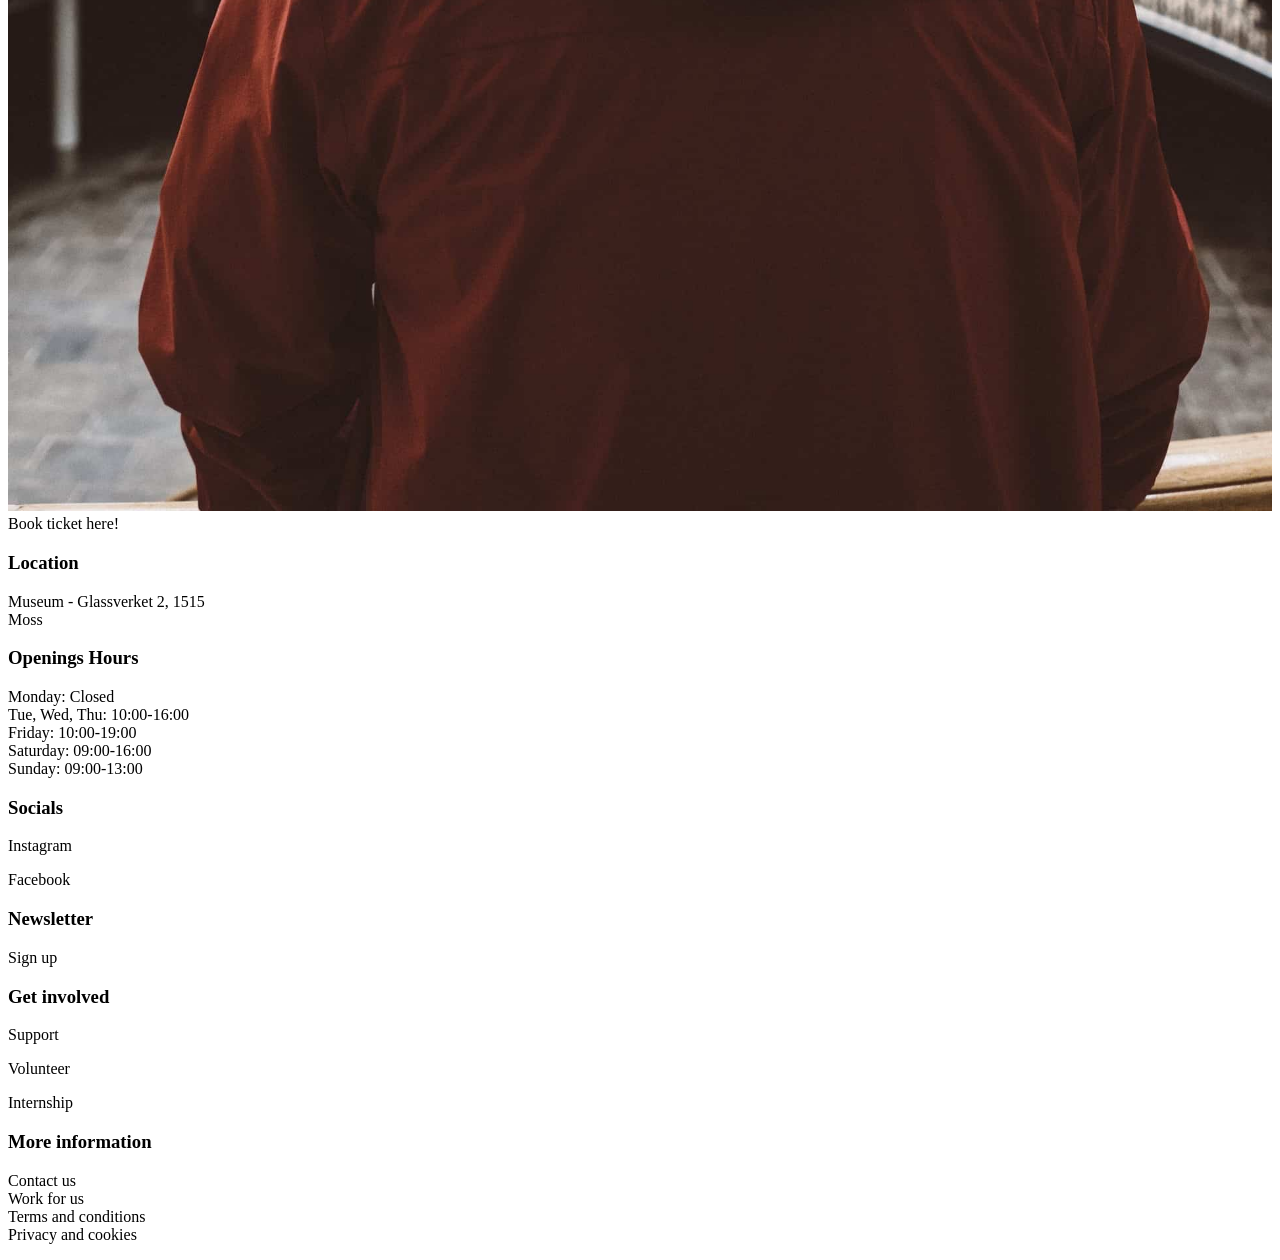
==== commit bc243095: "HTML fix Made it more semantic. Beginner mistakes :)" ====
--- a/index.html
+++ b/index.html
@@ -7,7 +7,7 @@
   <link rel="stylesheet" href="style.css">
 </head>
 <body>
-  <header>
+ <header>
     <input type="checkbox" id="nav-toggle"/>
     <div class="header-logo">
       <div class="logo">
@@ -24,18 +24,17 @@
     </div>
 
   </nav class="header-nav">
-    <ul>
-      <li><a href="index.html">Home</a></li>
-      <li><a href="visit.html">Visit</a></li>
-      <li><a href="Exhibitionspaces.html">Explore</a></li>
-      <li><a href="booking.html">Tickets</a></li>
-    </ul>
- </nav>
-
-  </header>
+     <ul>
+       <li><a href="index.html">Home</a></li>
+       <li><a href="visit.html">Visit</a></li>
+       <li><a href="Exhibitionspaces.html">Explore</a></li>
+       <li><a href="booking.html">Tickets</a></li>
+     </ul>
+  </nav>
+</header>
 
   <section class="hero">
-    <img src="images/mainheader.jpg" alt="Astronaut in exhibition">
+    <img src="images/mainheader.jpg" alt="Astronaut in exhibition at a museum wearing yellow space-suit">
   </section>
 
   <section class="intro">
@@ -44,46 +43,49 @@
   </section>
 
   <div class="intro-bar">
-    <h1>Open tuesday to sunday</h1>
-    <p>Read more about opening hours</p>
+    <p>
+      Open tuesday to sunday<br>
+      <a href="visit.html">Read more about opening hours here</a>
+    </p>
   </div>
 
   <section class="Exhibitions">
     <h2>Exhibition Spaces</h2>
 
-    <div class="exhibition-grid">
+    <div class="grid-top">
+      <div class="card">
+        <img src="images/mammoth.jpg" alt="Mammoth skeleton in a museum"/>
+         <div class="card-label">Evolution</div>
+      </div>
 
-       <a href="Exhibitionspaces.html" class="exhibition-card">
-        <img src="images/mammoth.jpg">
-        <p>Evolution</p>
-       </a>
+      <div class="card">
+        <img src="images/heart-2607178_1920.jpg" alt="Sculpture of a plastic heart"/>
+         <div class="card-label">Biology and Medicine</div>
+      </div>
 
-        <a href="" class="exhibition-card">
-        <img src="images/heart-2607178_1920.jpg">
-        <p>Biology and medicine</p>
-       </a>
+      <div class="card">
+        <img src="images/planets.jpg" alt="Planets in the universe with black background"/>
+         <div class="card-label">Cosmology</div>
+      </div>
 
-       <a href="" class="exhibition-card">
-        <img src="images/planets.jpg">
-        <p>Cosmology</p>
-       </a>
+      <div class="grid-bottom">
+      <div class="card">
+        <img src="images/vrgirl.jpg" alt="A girl with vr-glasses looking up"/>
+         <div class="card-label">Robotics and AI</div>
+      </div>
 
-       <a href="" class="exhibition-card">
-        <img src="images/vrgirl.jpg">
-        <p>Robotics and AI</p>
-       </a>
-
-       <a href="" class="exhibition-card">
-        <img src="images/people-219985_1280.jpg">
-        <p>Ecology</p>
-       </a>
-
+      <div class="card">
+        <img src="images/vr.jpg" alt="Man looking into lab glasses"/>
+         <div class="card-label">Ecology</div>
+      </div>
     </div>
   </section>
-  
-  <section class="footer-section">
-    <img src="images/footer.jpg" alt="Man looking over a big museum">
-    <a href="" class="button">Book ticket here!</a>
+
+  <section class="banner">
+    <img src="images/footer.jpg" alt="Man looking over a museum form behind"/>
+    <div class="banner-btn">
+      <a href="booking.html" class="btn-yellow">Book ticket here!</a>
+    </div>
   </section>
 
   <footer>
--- a/style.css
+++ b/style.css
@@ -1,10 +1,9 @@
+
+
+
 img {
   max-width: 100%;
   height: auto;
-}
-
-* {
-  box-sizing: border-box;
 }
 
 a {
@@ -108,17 +107,6 @@
   font-family: Arial, Helvetica, sans-serif;
 }
 
-/* images */
-
-.Exhibitions {
- width: 400px;
-}
-
-.Exhibitions-image {
-
-}
-
-
 /*Tablet*/
 
 @media (max-width: 1024px) {
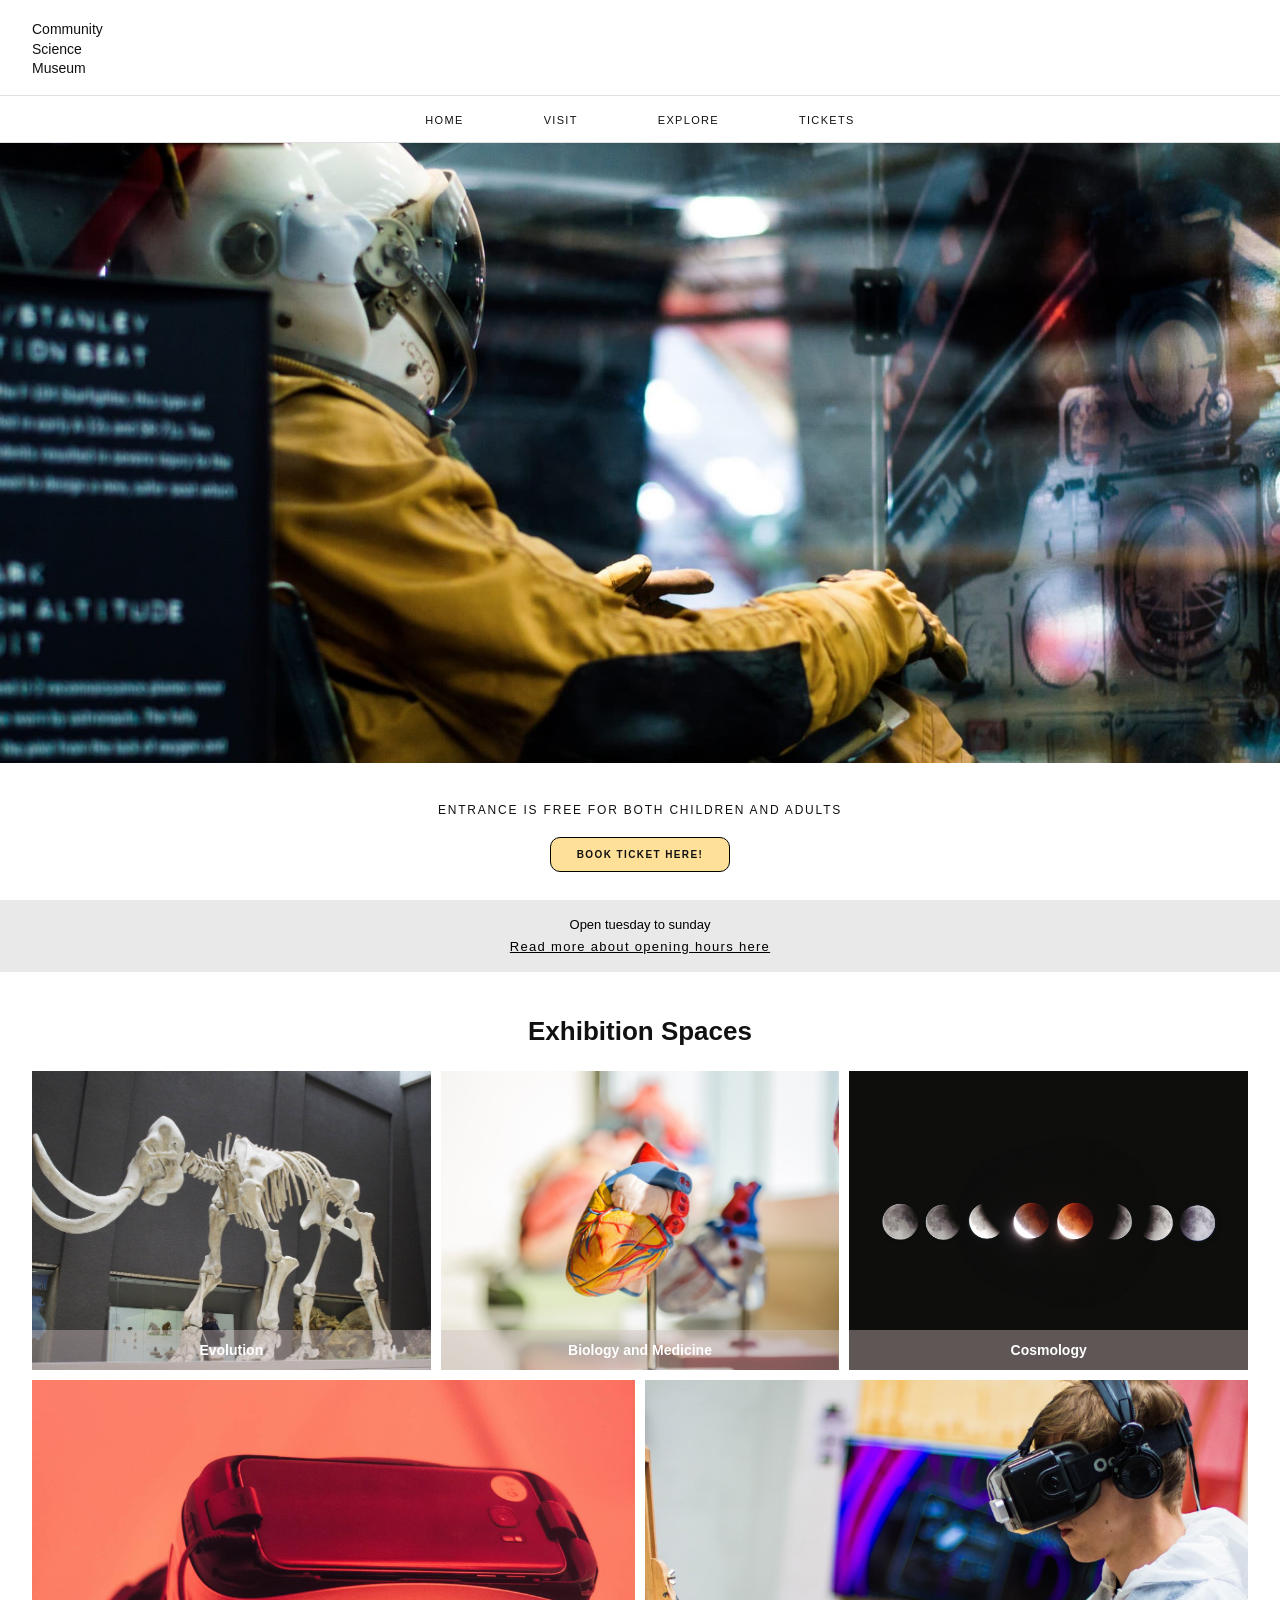
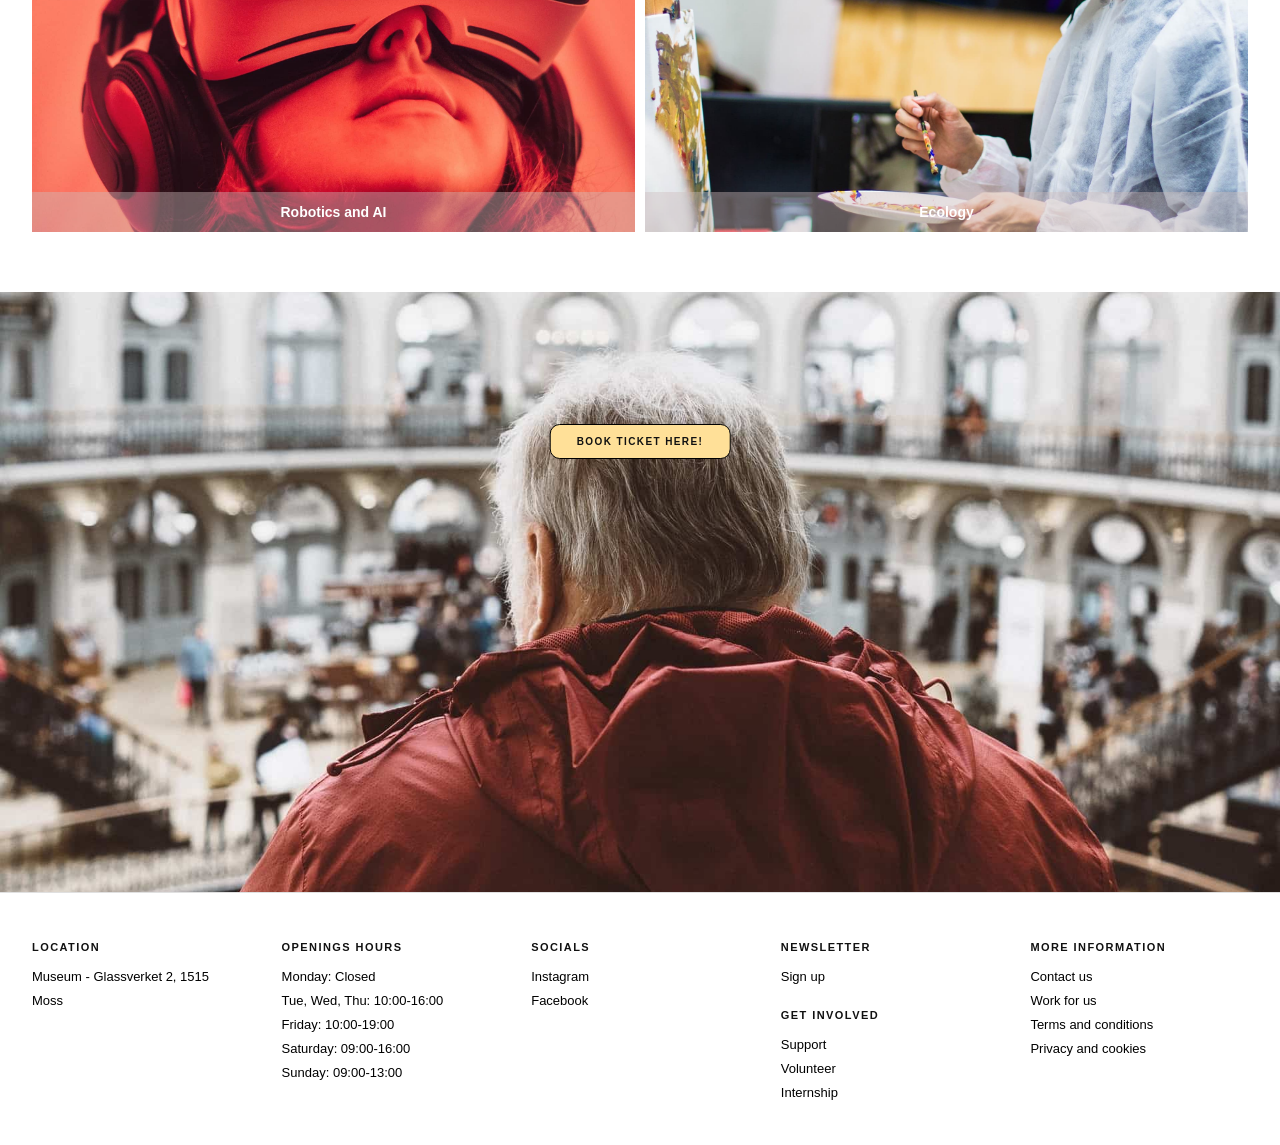
==== commit 54dc5d01: "HTML Fixed link to the pictures" ====
--- a/index.html
+++ b/index.html
@@ -23,7 +23,7 @@
       </label>
     </div>
 
-  </nav class="header-nav">
+  <nav class="header-nav">
      <ul>
        <li><a href="index.html">Home</a></li>
        <li><a href="visit.html">Visit</a></li>
@@ -49,36 +49,37 @@
     </p>
   </div>
 
-  <section class="Exhibitions">
+  <section class="exhibitions">
     <h2>Exhibition Spaces</h2>
 
     <div class="grid-top">
-      <div class="card">
+      <a href="Exhibitionspaces.html" class="card">
         <img src="images/mammoth.jpg" alt="Mammoth skeleton in a museum"/>
          <div class="card-label">Evolution</div>
-      </div>
+    </a>
 
-      <div class="card">
+      <a href="Exhibitionspaces.html" class="card">
         <img src="images/heart-2607178_1920.jpg" alt="Sculpture of a plastic heart"/>
          <div class="card-label">Biology and Medicine</div>
-      </div>
+      </a>
 
-      <div class="card">
+      <a href="Exhibitionspaces.html" class="card">
         <img src="images/planets.jpg" alt="Planets in the universe with black background"/>
          <div class="card-label">Cosmology</div>
+      </a>   
       </div>
 
       <div class="grid-bottom">
-      <div class="card">
+      <a href="Exhibitionspaces.html" class="card">
         <img src="images/vrgirl.jpg" alt="A girl with vr-glasses looking up"/>
-         <div class="card-label">Robotics and AI</div>
-      </div>
+         <div class="card-label">Robotics and AI
+         </div>
 
-      <div class="card">
+      <a href="Exhibitionspaces.html" class="card">
         <img src="images/vr.jpg" alt="Man looking into lab glasses"/>
          <div class="card-label">Ecology</div>
+         </a>
       </div>
-    </div>
   </section>
 
   <section class="banner">
--- a/style.css
+++ b/style.css
@@ -1,157 +1,325 @@
-
-
+*, *::before, *::after {
+  box-sizing: border-box;
+  margin: 0;
+  padding: 0;
+}
+
+body {
+  font-family: Arial, sans-serif;
+  color: #111;
+  background: #fff;
+}
 
 img {
-  max-width: 100%;
-  height: auto;
+  display: block;
+  width: 100%;
 }
 
 a {
   text-decoration: none;
-  color: #000;
-}
-
-
-.container {
-  max-width: 2400px;
-  margin: 0 auto;
-}
-
-.container img {
-  max-width: 100%;
+  color: inherit;
+}
+
+header {
+  display: flex;
+  flex-direction: column;
+}
+
+.header-logo {
+  display: flex;
+  justify-content: space-between;
+  align-items: flex-start;
+  padding: 20px 32px 16px;
 }
 
 .logo {
-  max-width: 100px;
+  font-size: 14px;
   line-height: 1.4;
-  font-size: 0.9rem;
-
-  letter-spacing: 1.5px;
-  font-family: Arial, Helvetica, sans-serif;
-}
-
-nav {
-  display: flex;
-  align-items: center;
-  justify-content: space-between;
-  padding: 1rem;
-  position: relative;
-}
-
-/* Mobile-css */
-
-#menu-toggle {
-  display: none;
-}
-
-.burger {
+}
+
+#nav-toggle {
+  display: absolute;
+  opacity: 0;
+  width: 0;
+  height: 0;
+}
+
+.nav-toggle-label {
   display: none;
   flex-direction: column;
   gap: 5px;
   cursor: pointer;
-}
-
-.burger span {
+  padding: 6px 4px;
+}
+
+.nav-toggle-label span {
   display: block;
-  width: 25px;
-  height: 3px;
-  background: #000;
-}
-
-.nav-links {
-  display: flex;
+  width: 24px;
+  height: 2px;
+  background: #111;
+}
+
+.header-nav {
+  border-top: 1px solid #e0e0e0;
+  border-bottom: 1px solid #e0e0e0;
+  padding: 14px 0;
+  display: flex;
+  justify-content: center;
+}
+
+.header-nav ul {
   list-style: none;
-  gap: 9rem;
+  display: flex;
+  gap: 80px;
+}
+
+.header-nav a {
+  font-size: 11px;
+  letter-spacing: 0.12em;
+  text-transform: uppercase;
+  color: #111;
+  transition: opacity 0.2s;
+}
+
+.header-nav a:hover {
+  opacity: 0.45;
+}
+
+.hero {
+  max-height: 620px;
+  overflow: hidden;
+}
+
+.hero img {
+  width: 100%;
+  height: 620px;
+  object-fit: cover;
+  object-position: center 30%;
+}
+
+.intro {
+  text-align: center;
+  padding: 40px 16px 0;
+}
+
+.intro-tagline {
+  font-size: 12px;
+  letter-spacing: 0.15em;
+  text-transform: uppercase;
+  margin-bottom: 20px;
+}
+
+.btn-yellow {
+  display: inline-block;
+  background: #FFE098;
+  color: #111;
+  border-radius: 10px;
+  font-size: 10px;
+  font-weight: bold;
+  letter-spacing: 0.14em;
+  text-transform: uppercase;
+  padding: 11px 26px;
+  border: 1px solid #000;
+  cursor: pointer;
+}
+
+.btn-yellow:hover {
+  background: #eee6ba;
+}
+
+.intro-bar {
+  background: #eae9e9;
+  margin-top: 28px;
+  padding: 14px 16px;
+  text-align: center;
+}
+
+.intro-bar p {
+  font-size: 13px;
+  color: #000;
+  line-height: 1.7;
+}
+
+.intro-bar a {
+  color: #000;
+  text-decoration: underline;
+  letter-spacing: 0.1em;
+}
+
+.exhibitions {
+  padding: 44px 32px 60px;
+  max-width: 1440px;
+  margin: 0 auto;
+}
+
+.exhibitions h2 {
   font-family: Arial, Helvetica, sans-serif;
-  margin: 0 auto;
-}
-
-/*Main page*/
-
-.header p {
-  font-family: Arial, Helvetica, sans-serif;
-  font-size: 15px;
+  font-size: 26px;
+  font-weight: bold;
   text-align: center;
-}
-
-.button {
-  background-color: #FCD982;
-  font-family: Arial, Helvetica, sans-serif;
-  border-radius: 30px;
-  border-width: 10px;
-}
-
-.mainpagetext {
-  font-family: Arial, Helvetica, sans-serif;
-  font-size: 16px;
+  margin-bottom: 24px;
+}
+
+.grid-top {
+  display: grid;
+  grid-template-columns: repeat(3,1fr);
+  gap: 10px;
+  margin-bottom: 10px;
+}
+
+.grid-bottom {
+  display: grid;
+  grid-template-columns: repeat(2, 1fr);
+  gap: 10px;
+}
+
+.card {
+  position: relative;
+  overflow: hidden;
+  aspect-ratio: 4 / 3;
   text-align: center;
 }
 
-
-/* Exhibition Spaces*/
-
-.header-exhibition {
-  position: relative;
-  text-align: center;
-}
-
-.header-exhibition h2 {
-  position: center;
-  bottom: 2px;
+.card img {
+  width: 100%;
+  height: 100%;
+  object-fit: cover;
+  transition: transform 0.4s ease;
+}
+
+.card:hover img {
+  transform: scale(1.04);
+}
+
+.card-label {
+  position: absolute;
+  bottom: 0;
   left: 0;
   right: 0;
+  padding: 12px 16px;
+  background: rgba(205, 189, 189, 0.42);
   color: #fff;
+  font-size: 14px;
+  font-weight: bold;
+}
+
+.banner {
+  position: relative;
+  overflow: hidden;
+}
+
+.banner img {
+  width: 100%;
+  height: 600px;
+  object-fit: cover;
+  object-position: center 60%;
+}
+
+.banner-btn {
+  position: absolute;
+  top: 22%;
+  left: 50%;
+  transform: translateX(-50%);
+}
+
+footer {
+  background-color: #fff;
+  border-top: 1px solid #e0e0e0;
+  padding: 48px 32px 40px;
+}
+
+.footer-grid {
+  max-width: 1440px;
+  margin: 0 auto;
+  display: grid;
+  grid-template-columns: repeat(5, 1fr);
+  gap: 32px;
+}
+
+.footer-col h3 {
+  font-size: 11px;
+  font-weight: bold;
+  letter-spacing: 0.13em;
   text-transform: uppercase;
-  font-size: 2rem;
-  letter-spacing: 2px;
-  font-family: Arial, Helvetica, sans-serif;
+  margin-bottom: 12px;
+  margin-top: 20px;
+  color: #111;
+}
+
+.footer-col h3:first-child {
+  margin-top: 0;
+}
+
+.footer-col p,
+.footer-col a {
+  font-size: 13px;
+  color: #000;
+  line-height: 1.85;
 }
 
 /*Tablet*/
 
-@media (max-width: 1024px) {
-
-  .burger {
+@media (max-width: 900px) {
+.nav-toggle-label {
     display: flex;
   }
 
-  .nav-links {
-   display: none;
-   flex-direction: column;
-   gap: 0.5rem;
-   position: absolute;
-   top: 60px;
-   right: 0;
-   background: #fff;
-   width: 100%;
-   padding: 1rem;
-  }
-
-#menu-toggle:checked ~ .nav-links {
-    display: flex;  
- }
-} 
-
-/*Mobile*/
-
-@media (max-width: 768px) {
-
-.burger {
-display: flex;
-}  
-
-.nav-links {
+.header-nav {
   display: none;
   flex-direction: column;
-  position: absolute;
-  top: 60px;
-  right: 0;
-  background: #fff;
-  width: 100%;
-  padding: 1rem;
- }
-
-#menu-toggle:checked ~ .nav-links {
-    display: flex;
+  justify-content: flex-start;
+  border-bottom: none;
+  padding: 16px 32px;
+  }
+
+#nav-toggle:checked ~ .header-nav {
+  display: flex;
+  }
+
+.header-nav ul {
+  flex-direction: column;
+  gap: 18px;
+  }
+
+.grid-top {
+  grid-template-columns: repeat(2, 1fr);
+  }
+
+.grid-bottom {
+  grid-template-columns: repeat(2, 1fr);
+  }
+
+.footer-grid {
+  grid-template-columns: repeat(3, 1fr);
+  }
+}
+
+/* MOBILE */
+
+@media (max-width: 600px) {
+
+  .hero img {
+    height: 300px;
+  }
+  
+  .grid-top,
+  .grid-bottom {
+    grid-template-columns: 1fr;
+  }
+
+  .exhibitions {
+    padding: 32px 16px 40px;
+  }
+
+  .banner img {
+    height: 340px;
+  }
+
+  .footer-grid {
+    grid-template-columns: 1fr;
+  }
+  
+  footer {
+    padding: 32px 16px;
   }
 }
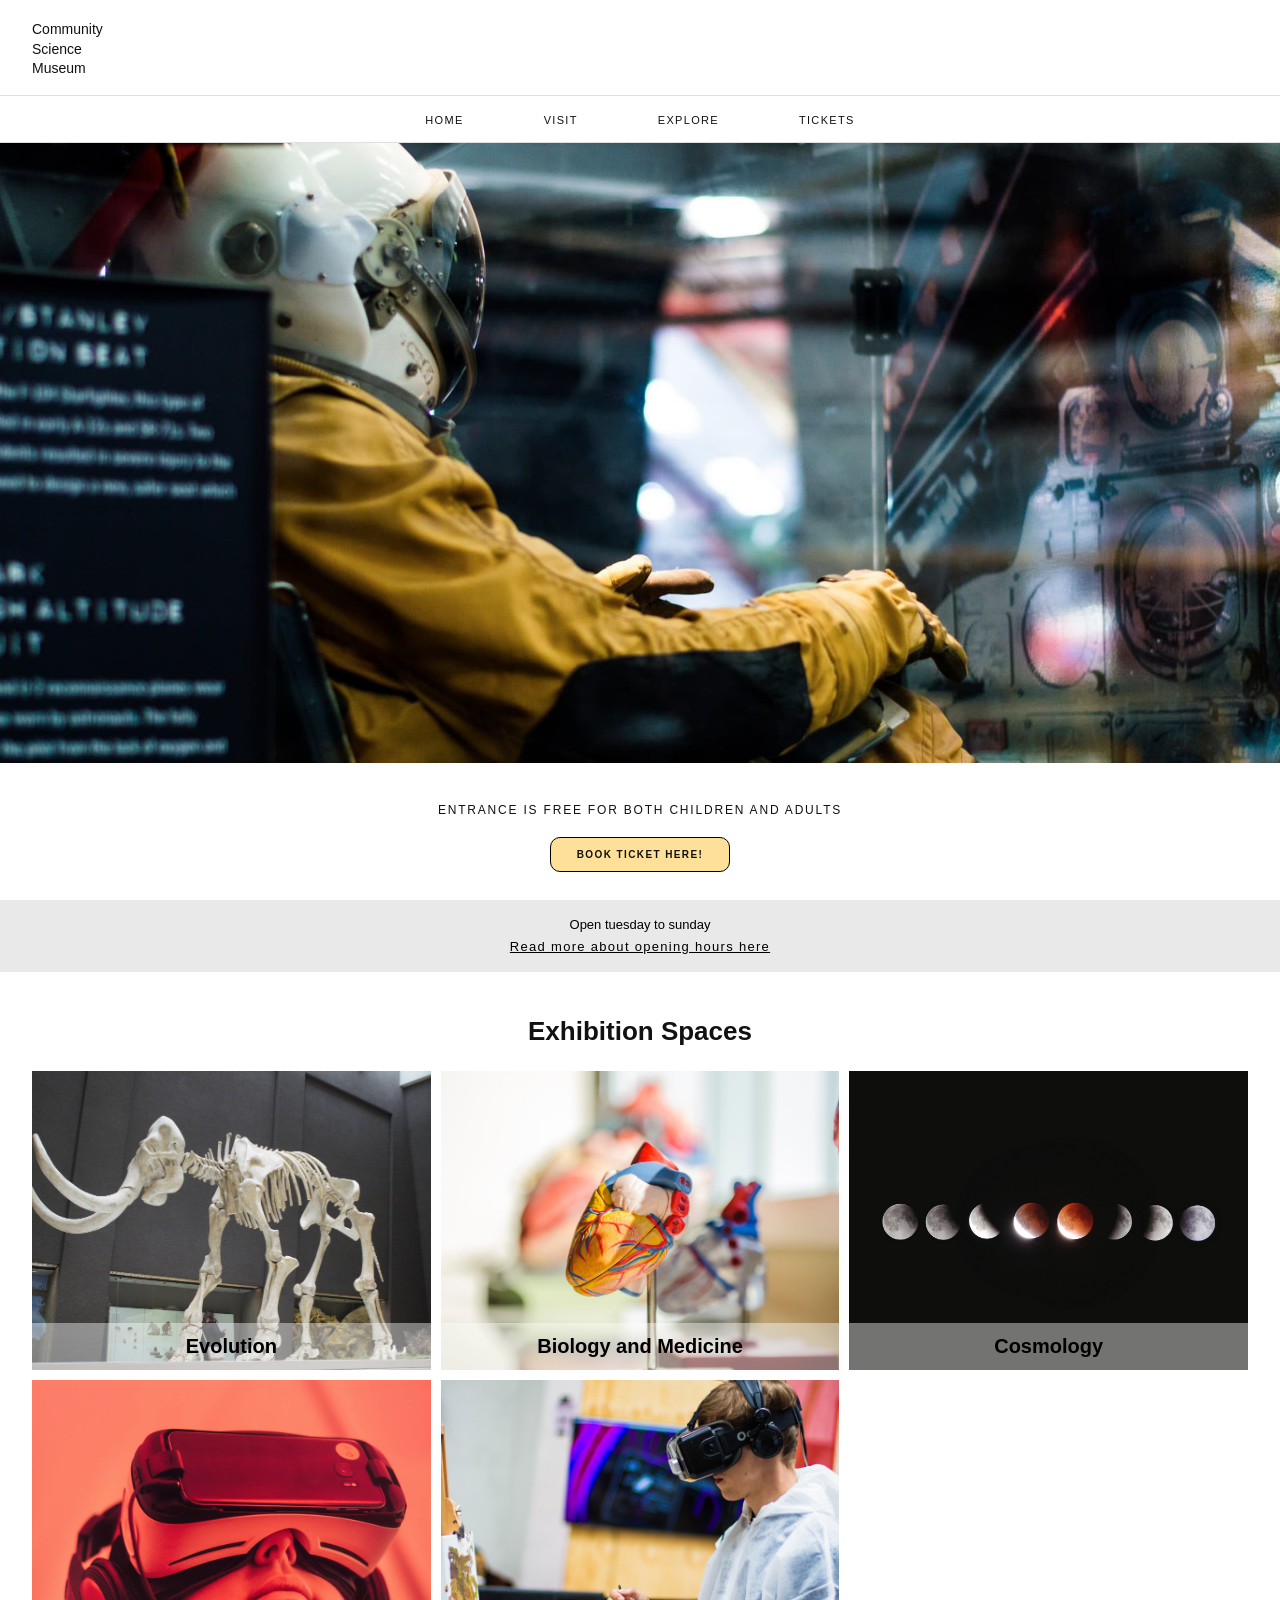
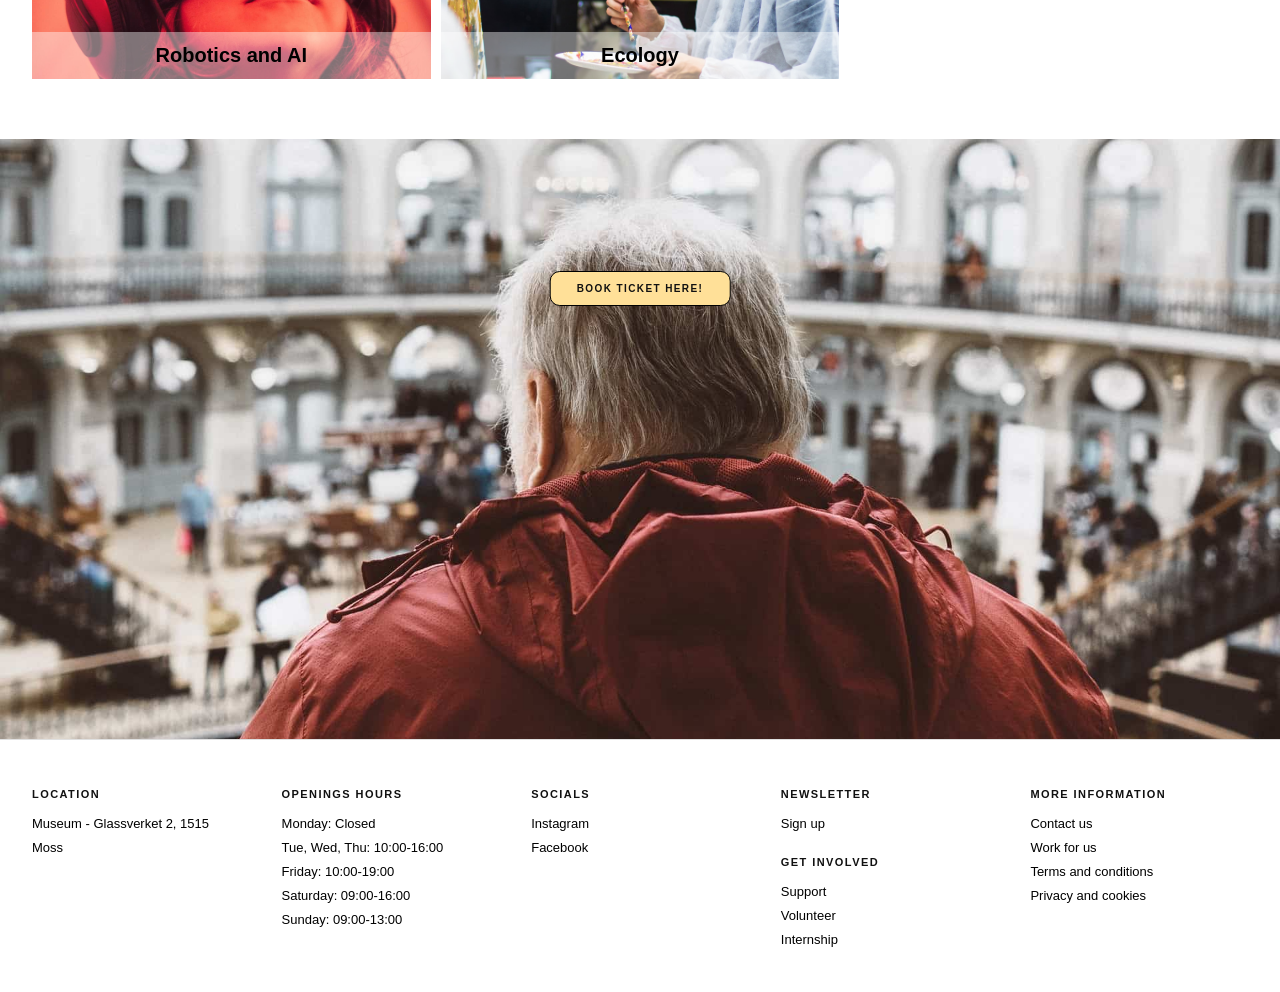
==== commit 5cdcaed0: "Html and css Making correct and semantic page for exhibition spaces" ====
--- a/index.html
+++ b/index.html
@@ -83,7 +83,7 @@
   </section>
 
   <section class="banner">
-    <img src="images/footer.jpg" alt="Man looking over a museum form behind"/>
+    <img src="images/footer.jpg" alt="Man looking over a museum from behind"/>
     <div class="banner-btn">
       <a href="booking.html" class="btn-yellow">Book ticket here!</a>
     </div>
--- a/style.css
+++ b/style.css
@@ -169,7 +169,7 @@
 
 .grid-bottom {
   display: grid;
-  grid-template-columns: repeat(2, 1fr);
+  grid-template-columns: repeat(3, 1fr);
   gap: 10px;
 }
 
@@ -188,7 +188,7 @@
 }
 
 .card:hover img {
-  transform: scale(1.04);
+  transform: scale(1.04); /* Makes the picture zoom in */
 }
 
 .card-label {
@@ -197,9 +197,9 @@
   left: 0;
   right: 0;
   padding: 12px 16px;
-  background: rgba(205, 189, 189, 0.42);
-  color: #fff;
-  font-size: 14px;
+  background: rgba(255, 255, 255, 0.42);
+  color: #000;
+  font-size: 20px;
   font-weight: bold;
 }
 
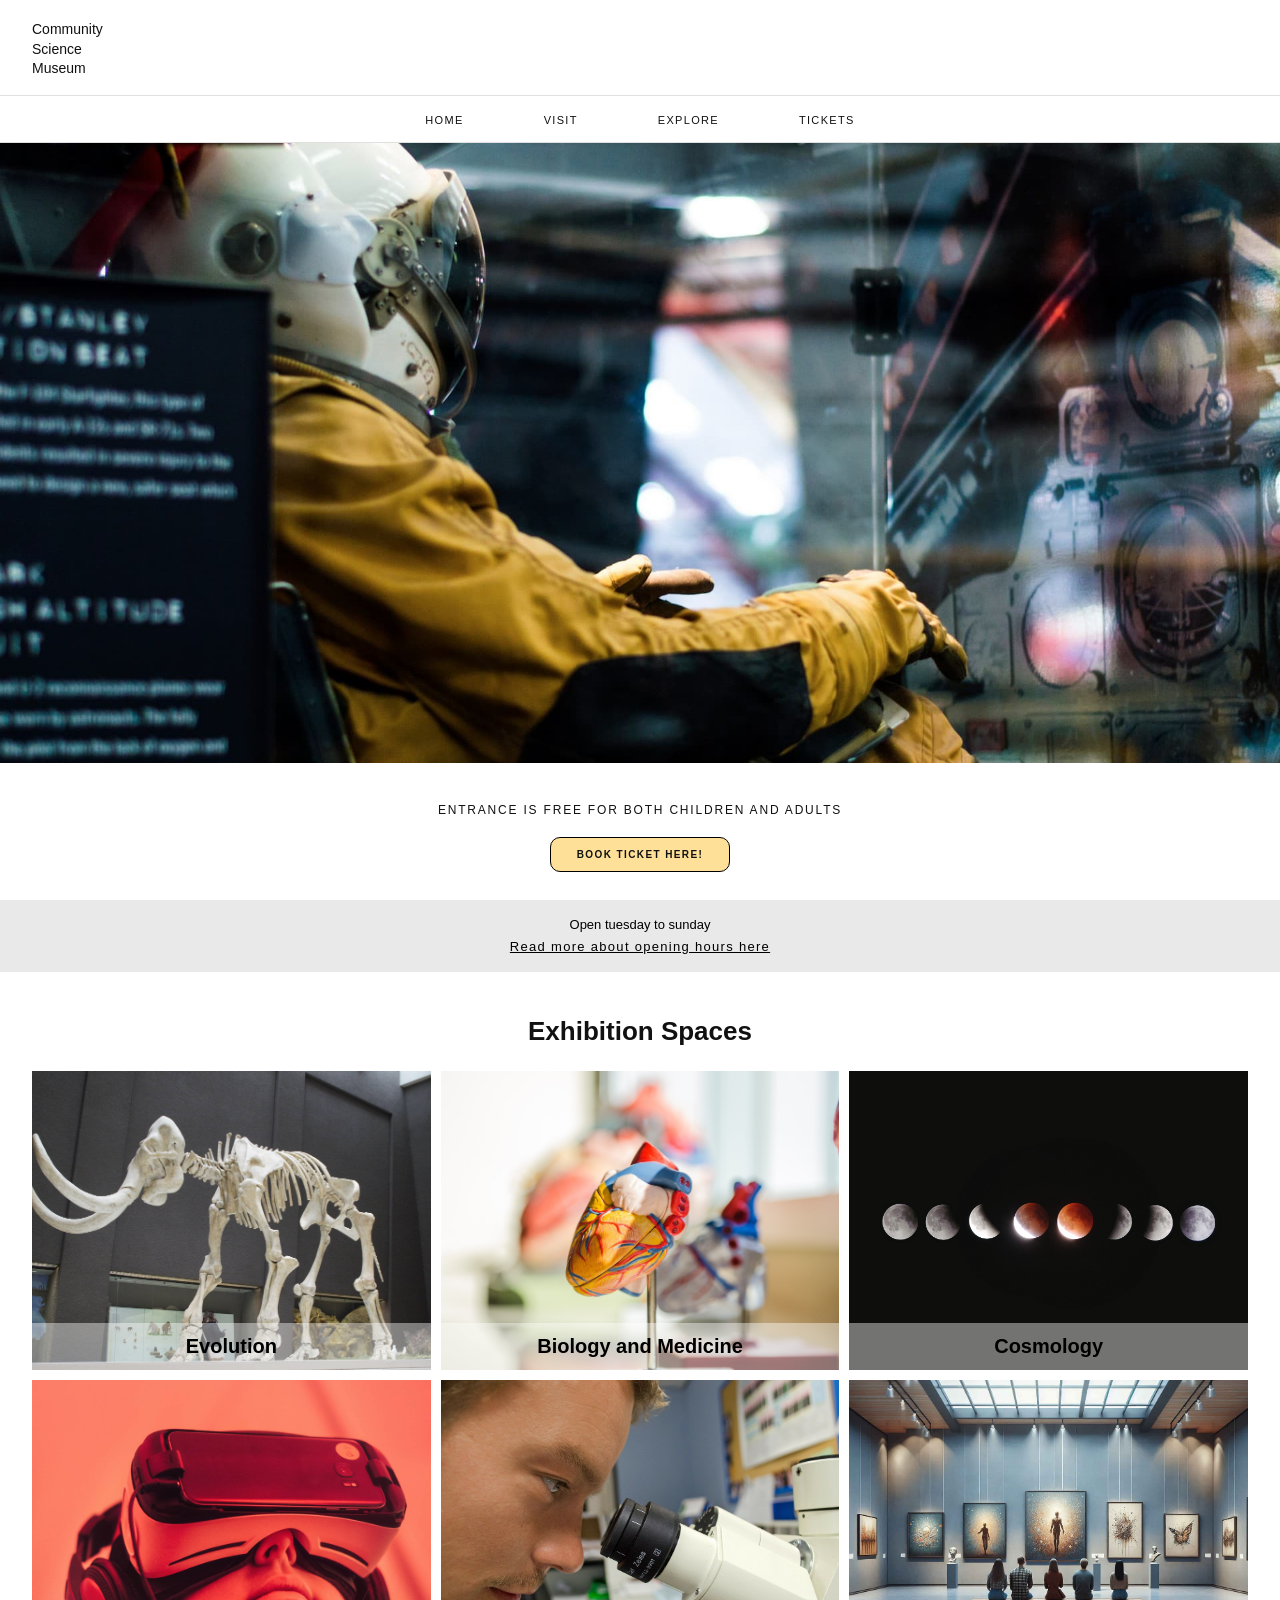
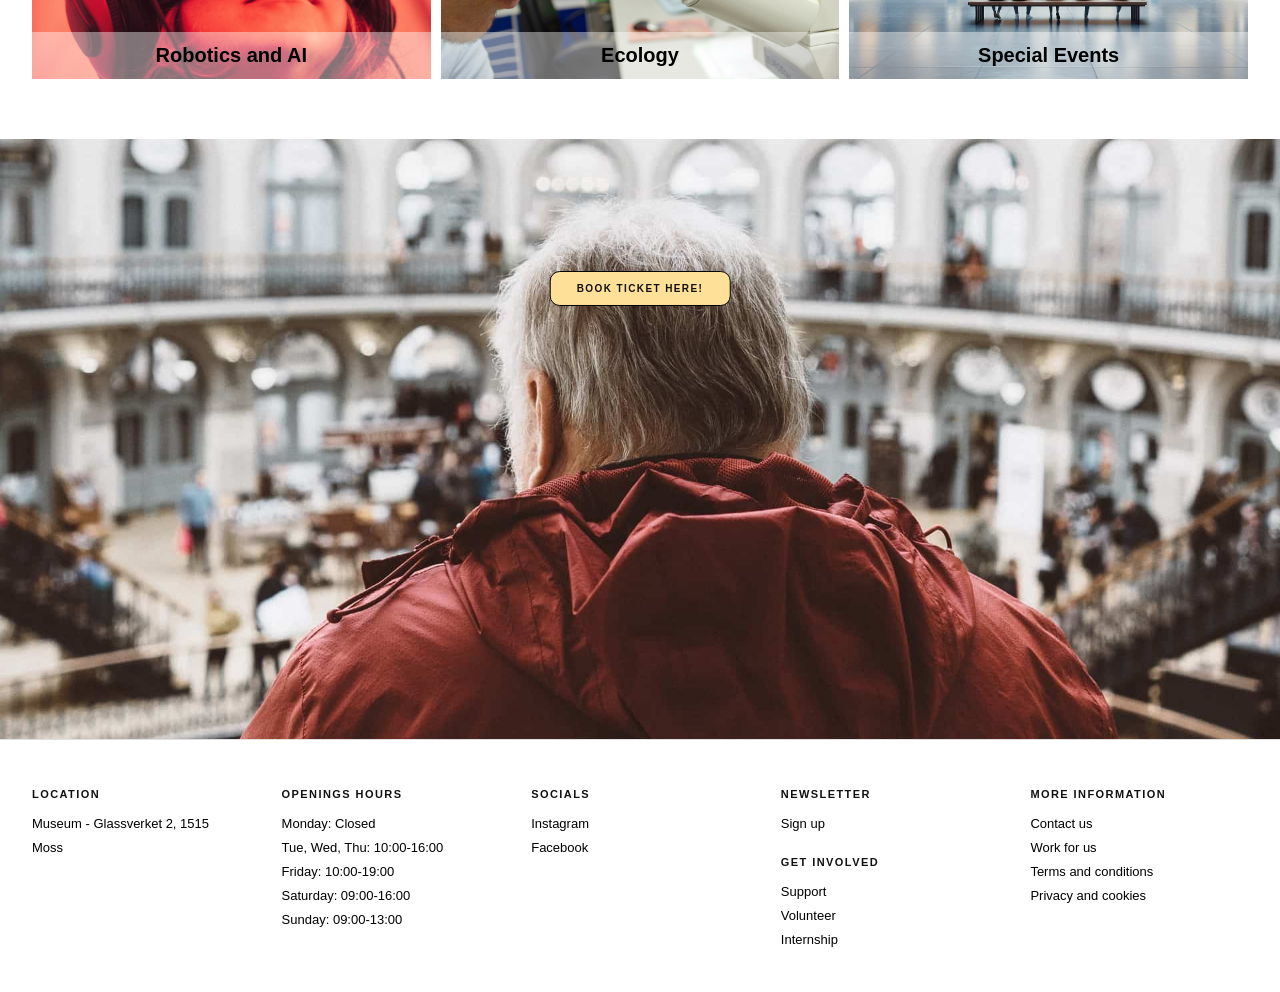
==== commit 9e537198: "CSS HTML Done!" ====
--- a/index.html
+++ b/index.html
@@ -50,37 +50,43 @@
   </div>
 
   <section class="exhibitions">
-    <h2>Exhibition Spaces</h2>
+  <h2>Exhibition Spaces</h2>
 
-    <div class="grid-top">
-      <a href="Exhibitionspaces.html" class="card">
-        <img src="images/mammoth.jpg" alt="Mammoth skeleton in a museum"/>
-         <div class="card-label">Evolution</div>
+  <div class="grid-top">
+    <a href="Exhibitionspaces.html" class="card">
+      <img src="images/mammoth.jpg" alt="Mammoth skeleton in a museum"/>
+      <div class="card-label">Evolution</div>
     </a>
 
-      <a href="Exhibitionspaces.html" class="card">
-        <img src="images/heart-2607178_1920.jpg" alt="Sculpture of a plastic heart"/>
-         <div class="card-label">Biology and Medicine</div>
-      </a>
+    <a href="Exhibitionspaces.html" class="card">
+      <img src="images/heart-2607178_1920.jpg" alt="Sculpture of a plastic heart"/>
+      <div class="card-label">Biology and Medicine</div>
+    </a>
 
-      <a href="Exhibitionspaces.html" class="card">
-        <img src="images/planets.jpg" alt="Planets in the universe with black background"/>
-         <div class="card-label">Cosmology</div>
-      </a>   
-      </div>
+    <a href="Exhibitionspaces.html" class="card">
+      <img src="images/planets.jpg" alt="Planets in the universe with black background"/>
+      <div class="card-label">Cosmology</div>
+    </a>
+  </div>
 
-      <div class="grid-bottom">
-      <a href="Exhibitionspaces.html" class="card">
-        <img src="images/vrgirl.jpg" alt="A girl with vr-glasses looking up"/>
-         <div class="card-label">Robotics and AI
-         </div>
+  <div class="grid-bottom">
+    <a href="Exhibitionspaces.html" class="card">
+      <img src="images/vrgirl.jpg" alt="A girl with vr-glasses looking up"/>
+      <div class="card-label">Robotics and AI</div>
+    </a>
 
-      <a href="Exhibitionspaces.html" class="card">
-        <img src="images/vr.jpg" alt="Man looking into lab glasses"/>
-         <div class="card-label">Ecology</div>
-         </a>
-      </div>
-  </section>
+    <a href="Exhibitionspaces.html" class="card">
+      <img src="images/labglasses.jpg" alt="Man looking into lab glasses"/>
+      <div class="card-label">Ecology</div>
+    </a>
+
+    <a href="specialevents.html" class="card">
+      <img src="images/artmuseum.jpg" alt="Art museum exhibition"/>
+      <div class="card-label">Special Events</div>
+    </a>
+  </div>
+
+</section>
 
   <section class="banner">
     <img src="images/footer.jpg" alt="Man looking over a museum from behind"/>
--- a/style.css
+++ b/style.css
@@ -180,6 +180,10 @@
   text-align: center;
 }
 
+.grid-bottom .card {
+  aspect-ratio: 4 / 3;
+}
+
 .card img {
   width: 100%;
   height: 100%;
@@ -203,6 +207,8 @@
   font-weight: bold;
 }
 
+  /* FOOTER */
+
 .banner {
   position: relative;
   overflow: hidden;
@@ -257,6 +263,10 @@
   line-height: 1.85;
 }
 
+.footer-col a:hover {
+  text-decoration: underline;
+}
+
 /*Tablet*/
 
 @media (max-width: 900px) {
@@ -286,7 +296,7 @@
   }
 
 .grid-bottom {
-  grid-template-columns: repeat(2, 1fr);
+  grid-template-columns: repeat(3, 1fr);
   }
 
 .footer-grid {
